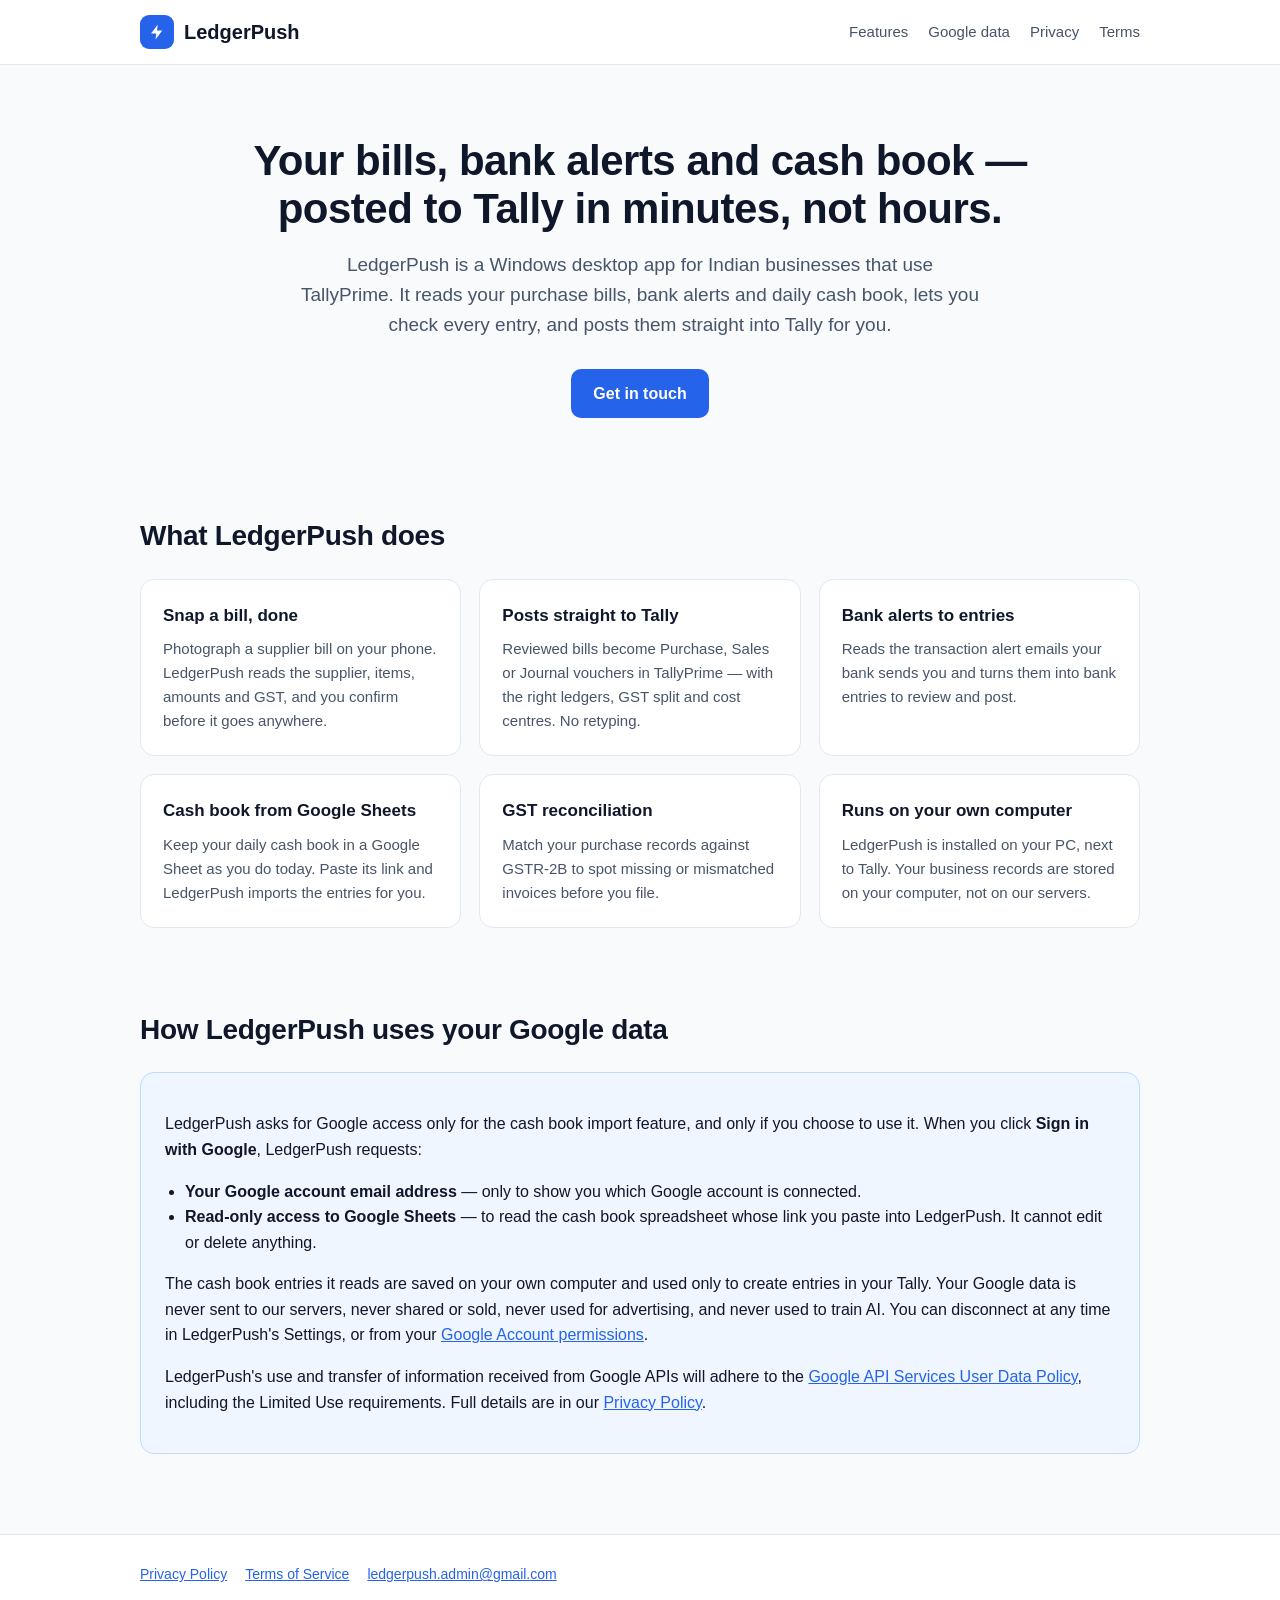
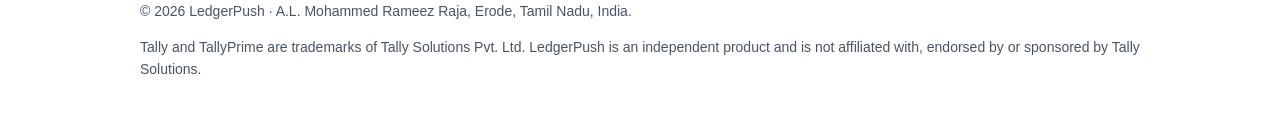
==== index.html @ 558e861b "Add files via upload" ====
<!doctype html>
<html lang="en"><head><meta charset="utf-8"><meta name="viewport" content="width=device-width,initial-scale=1">
<title>LedgerPush — bills, bank alerts and cash book into Tally</title><meta name="description" content="LedgerPush reads your bills, bank alerts and Google Sheets cash book and posts them into TallyPrime.">
<link rel="icon" href="data:image/svg+xml,%3Csvg xmlns='http://www.w3.org/2000/svg' viewBox='0 0 24 24'%3E%3Crect width='24' height='24' rx='6' fill='%232563EB'/%3E%3Cpath d='M13 3 5 14h6l-1 7 8-11h-6z' fill='white'/%3E%3C/svg%3E">
<link rel="stylesheet" href="/style.css"></head>
<body><header class="top"><div class="wrap"><a class="brand" href="/"><span class="logo"><svg width="18" height="18" viewBox="0 0 24 24" fill="#fff" aria-hidden="true"><path d="M13 2 4 14h7l-1 8 9-12h-7z"/></svg></span> LedgerPush</a>
<nav><a class="hide-sm" href="/#features">Features</a><a class="hide-sm" href="/#google-data">Google data</a><a href="/privacy.html">Privacy</a><a href="/terms.html">Terms</a></nav></div></header>
<main>
<div class="hero wrap">
<h1>Your bills, bank alerts and cash book &mdash;<br>posted to Tally in minutes, not hours.</h1>
<p>LedgerPush is a Windows desktop app for Indian businesses that use TallyPrime. It reads your purchase bills, bank alerts and daily cash book, lets you check every entry, and posts them straight into Tally for you.</p>
<a class="btn" href="mailto:ledgerpush.admin@gmail.com?subject=LedgerPush%20enquiry">Get in touch</a>
</div>

<section id="features"><div class="wrap">
<h2>What LedgerPush does</h2>
<div class="grid">
<div class="card"><h3>Snap a bill, done</h3><p>Photograph a supplier bill on your phone. LedgerPush reads the supplier, items, amounts and GST, and you confirm before it goes anywhere.</p></div>
<div class="card"><h3>Posts straight to Tally</h3><p>Reviewed bills become Purchase, Sales or Journal vouchers in TallyPrime &mdash; with the right ledgers, GST split and cost centres. No retyping.</p></div>
<div class="card"><h3>Bank alerts to entries</h3><p>Reads the transaction alert emails your bank sends you and turns them into bank entries to review and post.</p></div>
<div class="card"><h3>Cash book from Google Sheets</h3><p>Keep your daily cash book in a Google Sheet as you do today. Paste its link and LedgerPush imports the entries for you.</p></div>
<div class="card"><h3>GST reconciliation</h3><p>Match your purchase records against GSTR-2B to spot missing or mismatched invoices before you file.</p></div>
<div class="card"><h3>Runs on your own computer</h3><p>LedgerPush is installed on your PC, next to Tally. Your business records are stored on your computer, not on our servers.</p></div>
</div></div></section>

<section id="google-data"><div class="wrap">
<h2>How LedgerPush uses your Google data</h2>
<div class="note">
<p>LedgerPush asks for Google access only for the cash book import feature, and only if you choose to use it. When you click <strong>Sign in with Google</strong>, LedgerPush requests:</p>
<ul>
<li><strong>Your Google account email address</strong> &mdash; only to show you which Google account is connected.</li>
<li><strong>Read-only access to Google Sheets</strong> &mdash; to read the cash book spreadsheet whose link you paste into LedgerPush. It cannot edit or delete anything.</li>
</ul>
<p>The cash book entries it reads are saved on your own computer and used only to create entries in your Tally. Your Google data is never sent to our servers, never shared or sold, never used for advertising, and never used to train AI. You can disconnect at any time in LedgerPush's Settings, or from your <a href="https://myaccount.google.com/permissions">Google Account permissions</a>.</p>
<p>LedgerPush's use and transfer of information received from Google APIs will adhere to the <a href="https://developers.google.com/terms/api-services-user-data-policy">Google API Services User Data Policy</a>, including the Limited Use requirements. Full details are in our <a href="/privacy.html">Privacy Policy</a>.</p>
</div></div></section>
</main>
<footer><div class="wrap">
<div class="links"><a href="/privacy.html">Privacy Policy</a><a href="/terms.html">Terms of Service</a><a href="mailto:ledgerpush.admin@gmail.com">ledgerpush.admin@gmail.com</a></div>
<p>&copy; 2026 LedgerPush &middot; A.L. Mohammed Rameez Raja, Erode, Tamil Nadu, India.</p>
<p>Tally and TallyPrime are trademarks of Tally Solutions Pvt. Ltd. LedgerPush is an independent product and is not affiliated with, endorsed by or sponsored by Tally Solutions.</p>
</div></footer></body></html>
---- style.css ----
:root{--blue:#2563EB;--blue-d:#1D4ED8;--ink:#0F172A;--muted:#475569;--line:#E2E8F0;--bg:#F8FAFC;--card:#fff}
*{box-sizing:border-box}
body{margin:0;font-family:"Segoe UI",Roboto,Helvetica,Arial,sans-serif;color:var(--ink);background:var(--bg);line-height:1.6}
a{color:var(--blue)}
.wrap{max-width:1040px;margin:0 auto;padding:0 20px}
header.top{background:#fff;border-bottom:1px solid var(--line)}
header.top .wrap{display:flex;align-items:center;justify-content:space-between;height:64px}
.brand{display:flex;align-items:center;gap:10px;font-weight:700;font-size:20px;color:var(--ink);text-decoration:none}
.logo{width:34px;height:34px;border-radius:9px;background:var(--blue);display:grid;place-items:center}
nav a{margin-left:20px;color:var(--muted);text-decoration:none;font-size:15px}
nav a:hover{color:var(--ink)}
.hero{padding:72px 0 56px;text-align:center}
.hero h1{font-size:42px;line-height:1.15;margin:0 0 16px;letter-spacing:-.5px}
.hero p{font-size:19px;color:var(--muted);max-width:680px;margin:0 auto 28px}
.btn{display:inline-block;background:var(--blue);color:#fff;padding:12px 22px;border-radius:10px;text-decoration:none;font-weight:600}
.btn:hover{background:var(--blue-d)}
section{padding:40px 0}
h2{font-size:28px;margin:0 0 20px;letter-spacing:-.3px}
.grid{display:grid;grid-template-columns:repeat(auto-fit,minmax(280px,1fr));gap:18px}
.card{background:var(--card);border:1px solid var(--line);border-radius:14px;padding:22px}
.card h3{margin:0 0 8px;font-size:17px}
.card p{margin:0;color:var(--muted);font-size:15px}
.note{background:#EFF6FF;border:1px solid #BFDBFE;border-radius:14px;padding:22px 24px}
.note ul{margin:8px 0 0;padding-left:20px}
footer{border-top:1px solid var(--line);background:#fff;margin-top:40px;padding:28px 0;color:var(--muted);font-size:14px}
footer .links a{margin-right:18px}
.doc{background:#fff;border:1px solid var(--line);border-radius:14px;padding:36px 40px;margin:40px auto}
.doc h1{font-size:32px;margin:0 0 4px}
.doc h2{font-size:21px;margin:32px 0 10px}
.doc h3{font-size:17px;margin:20px 0 6px}
.doc .meta{color:var(--muted);margin:0 0 24px}
.doc li{margin:4px 0}
@media (max-width:640px){nav a.hide-sm{display:none}.hero h1{font-size:31px}.doc{padding:24px 20px}nav a{margin-left:12px}}
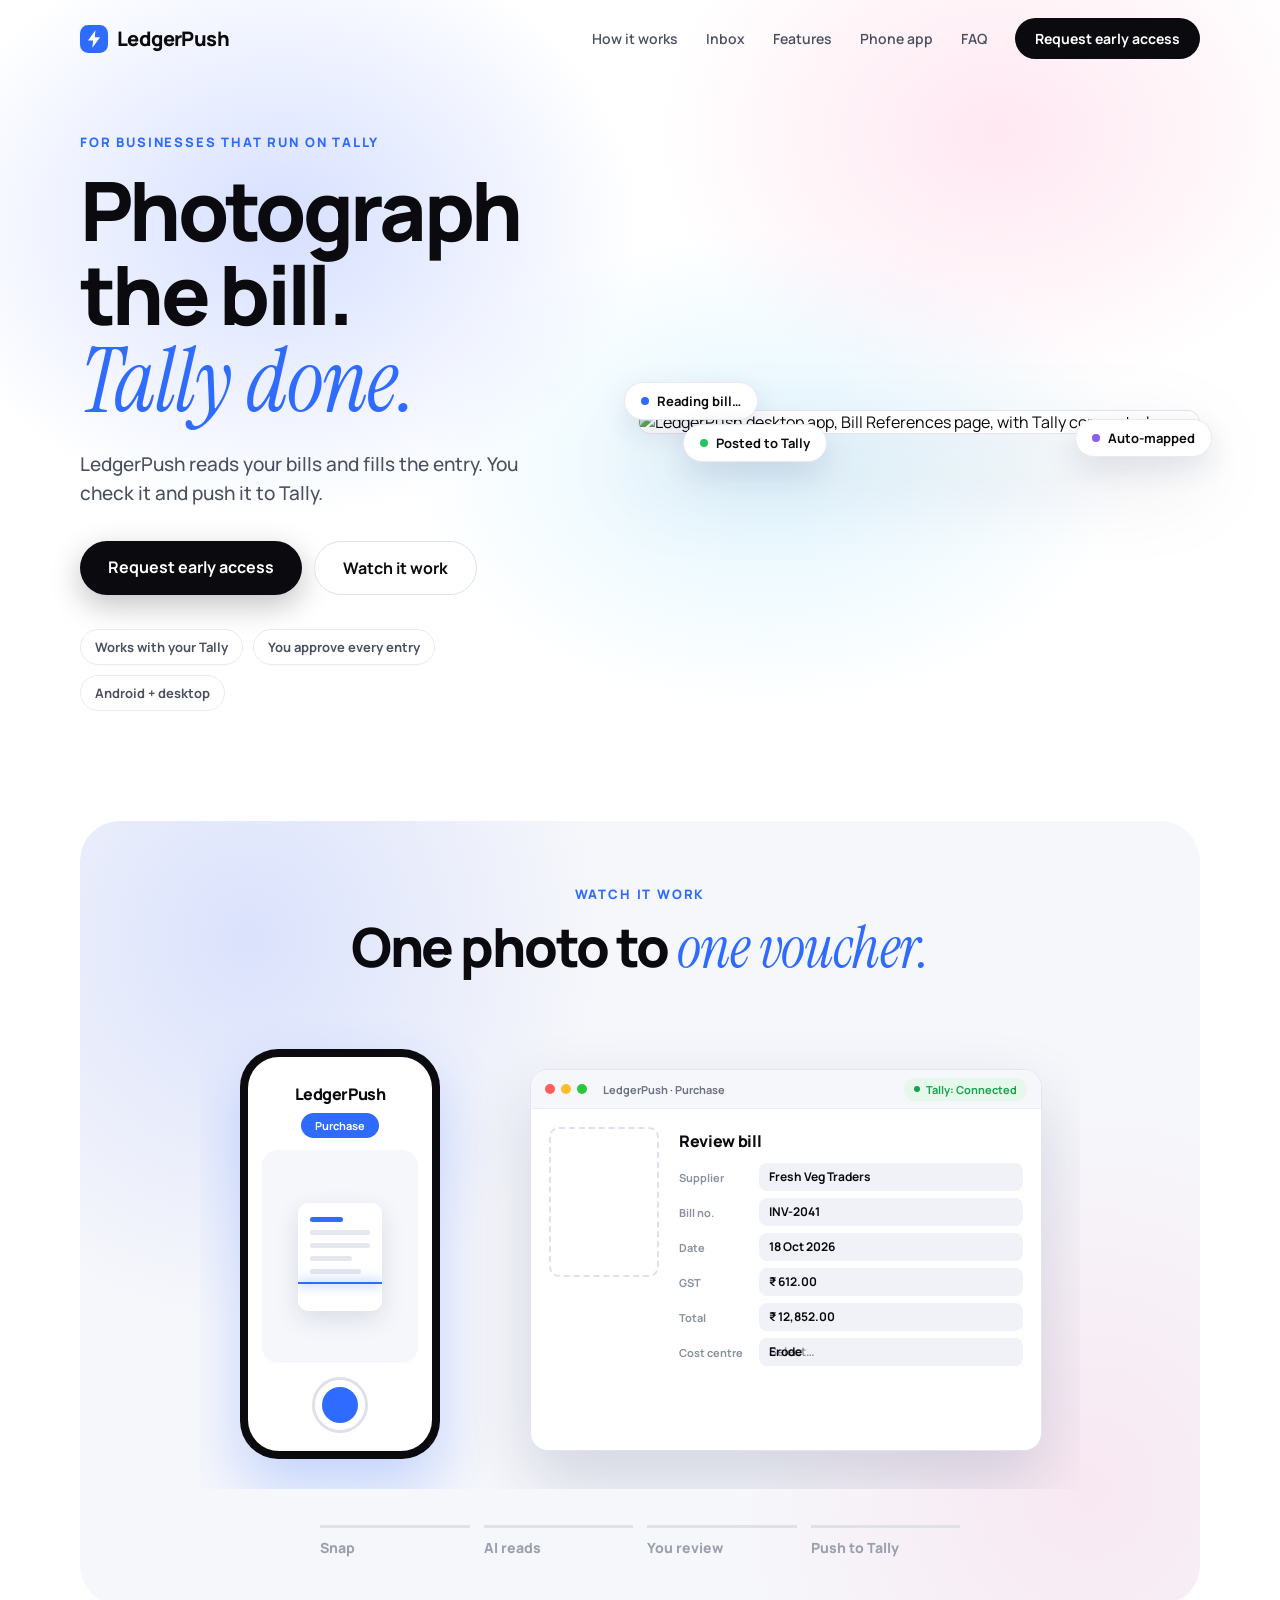
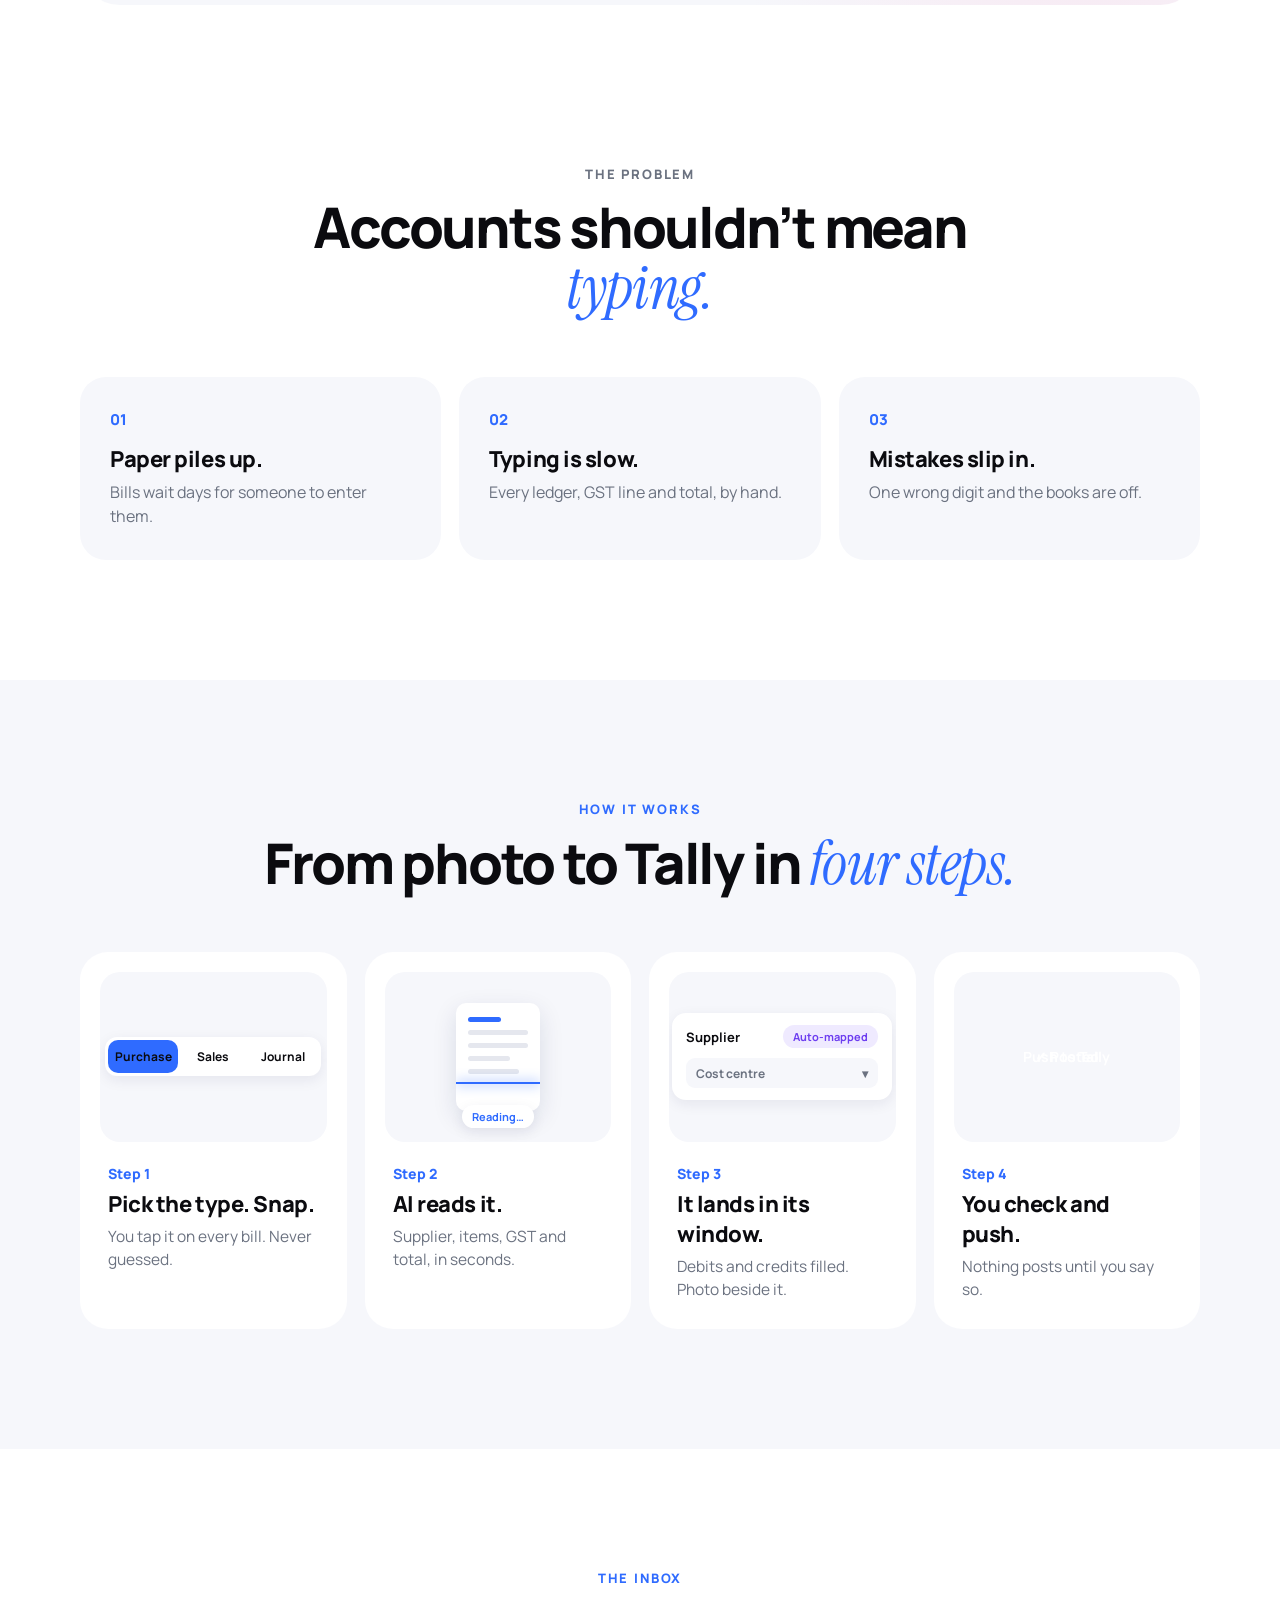
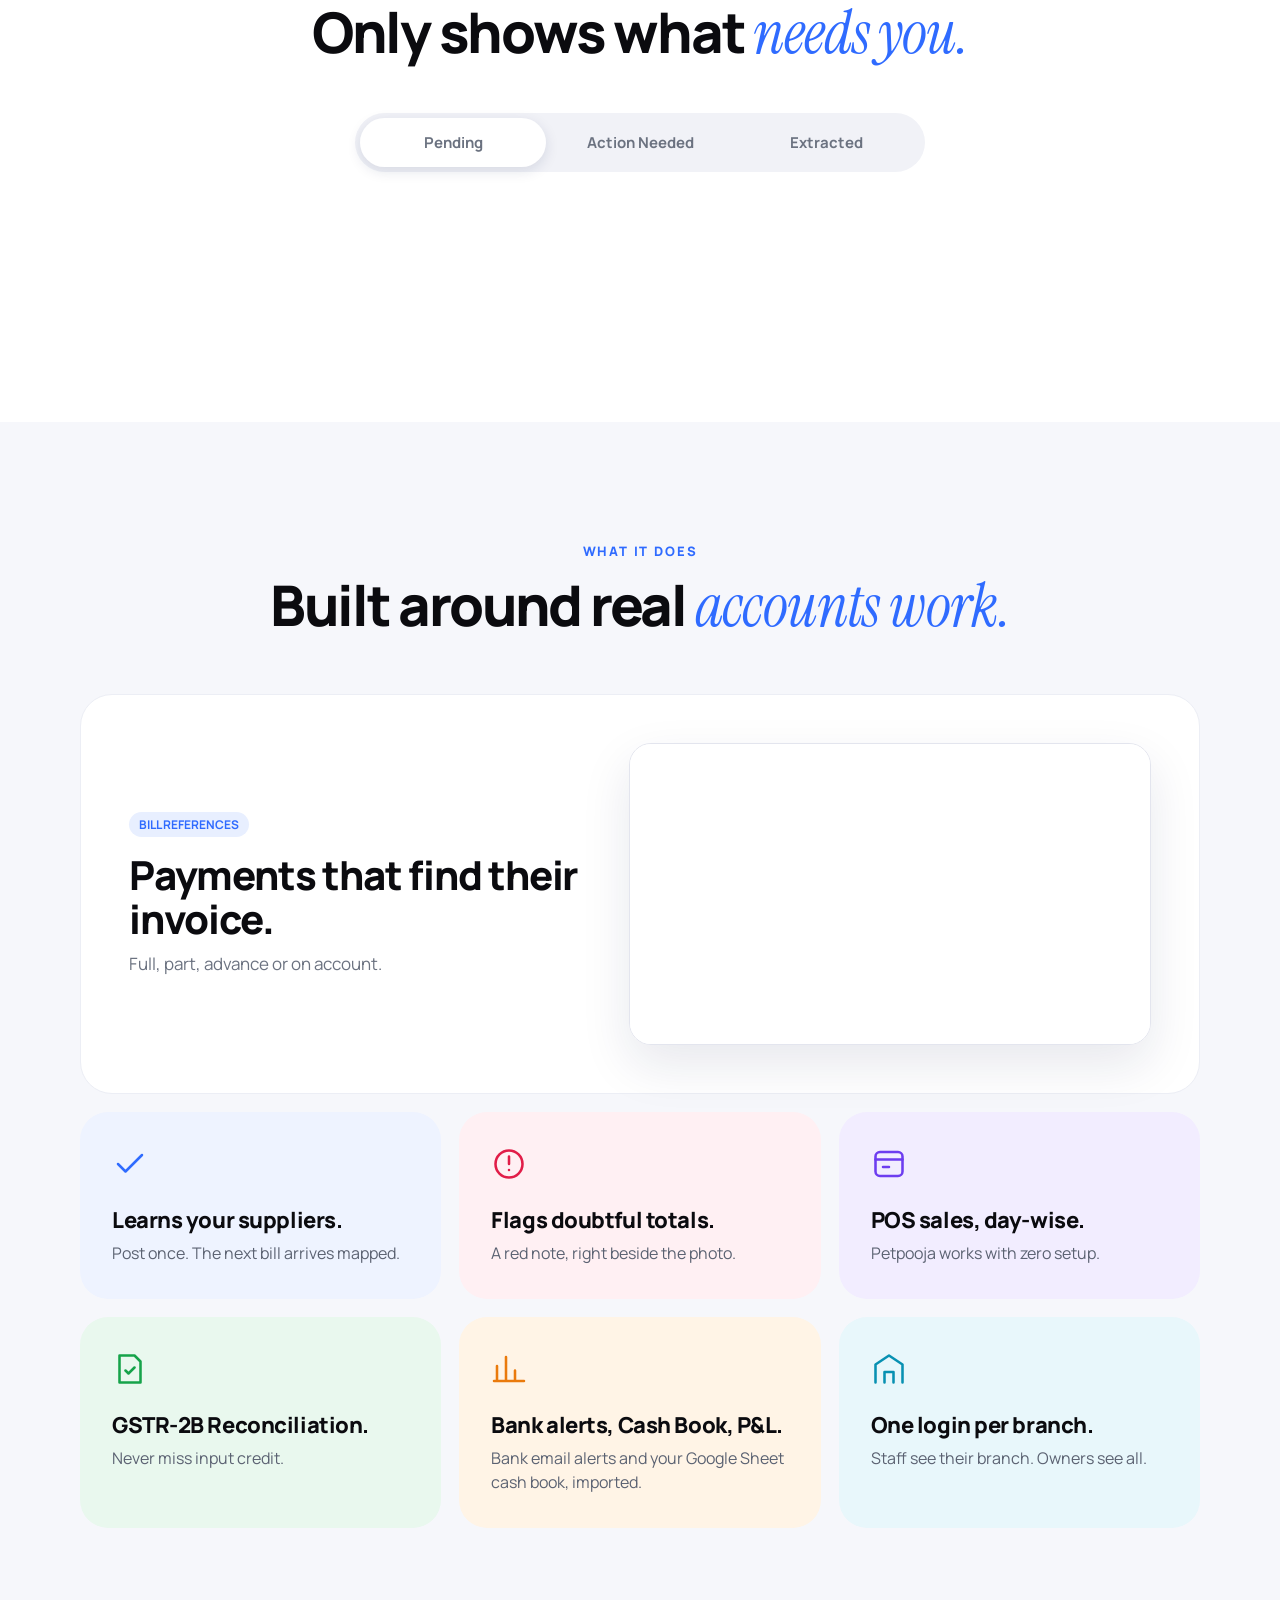
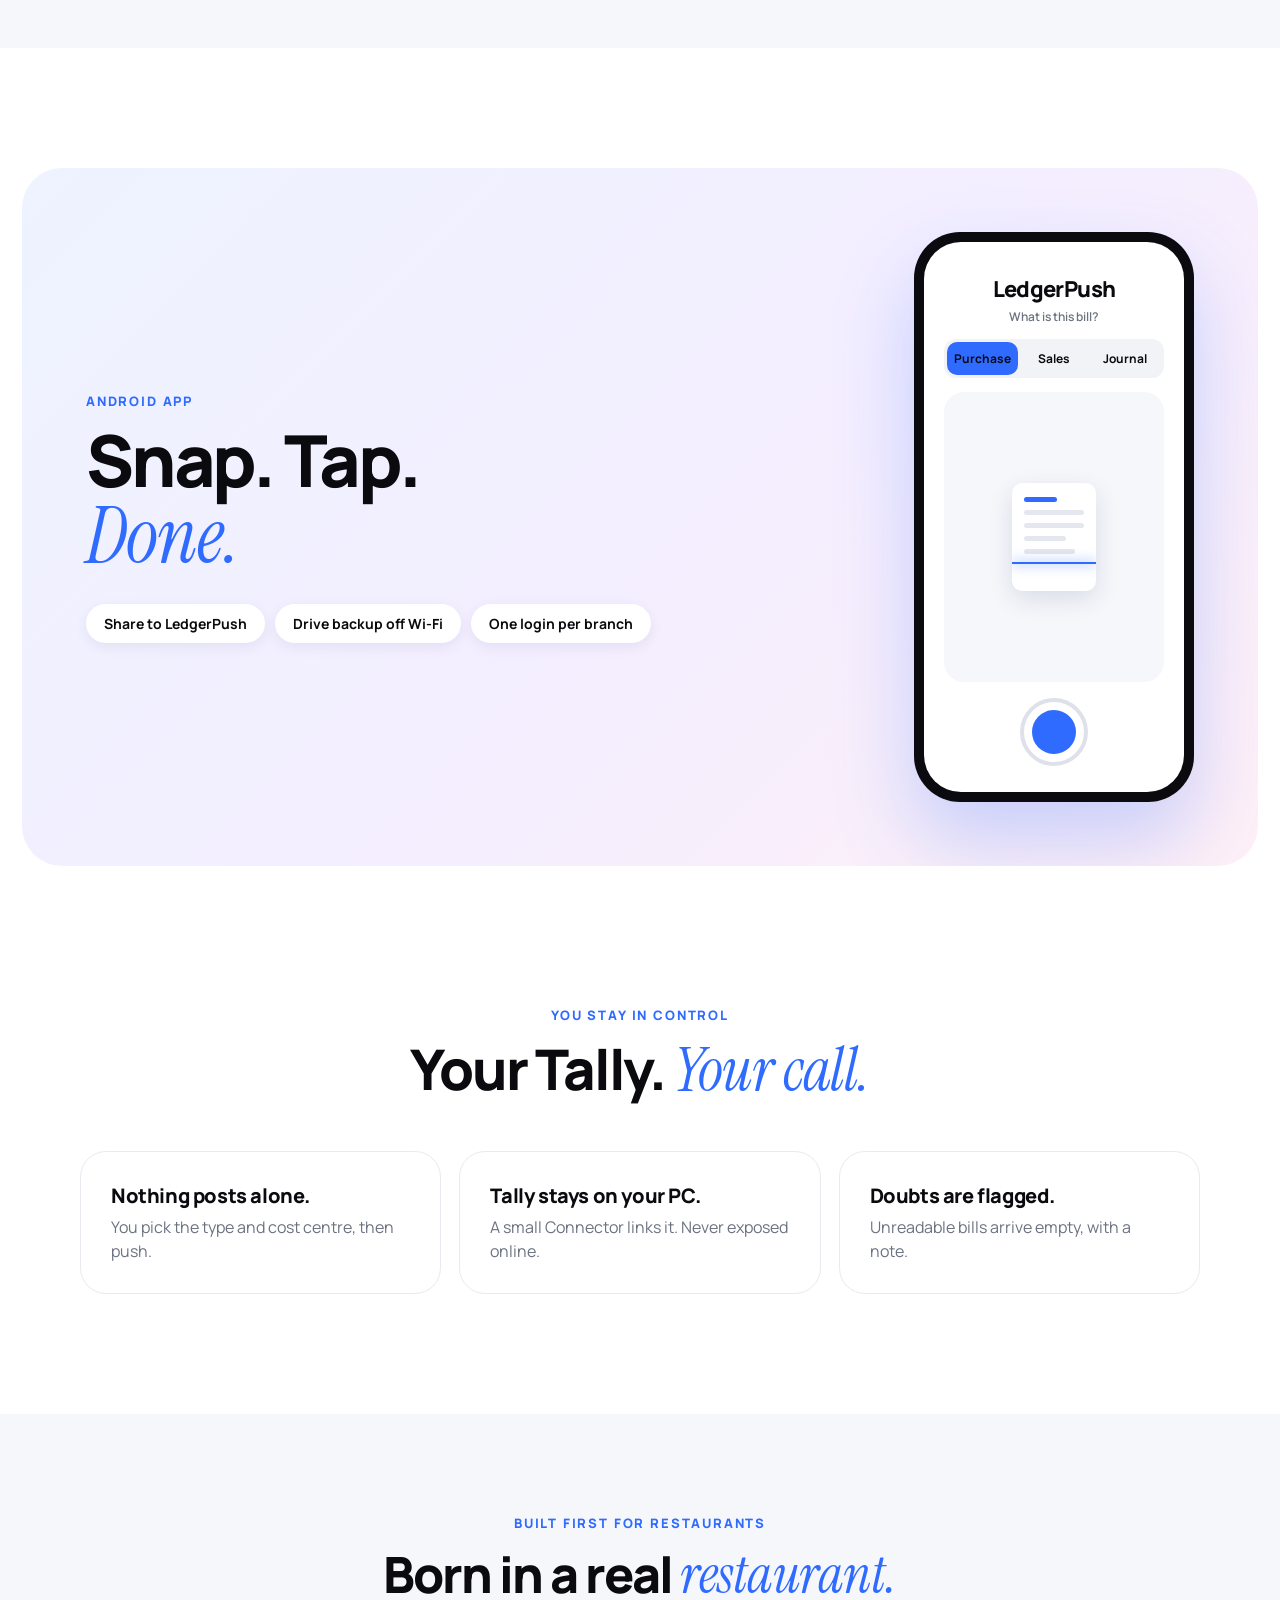
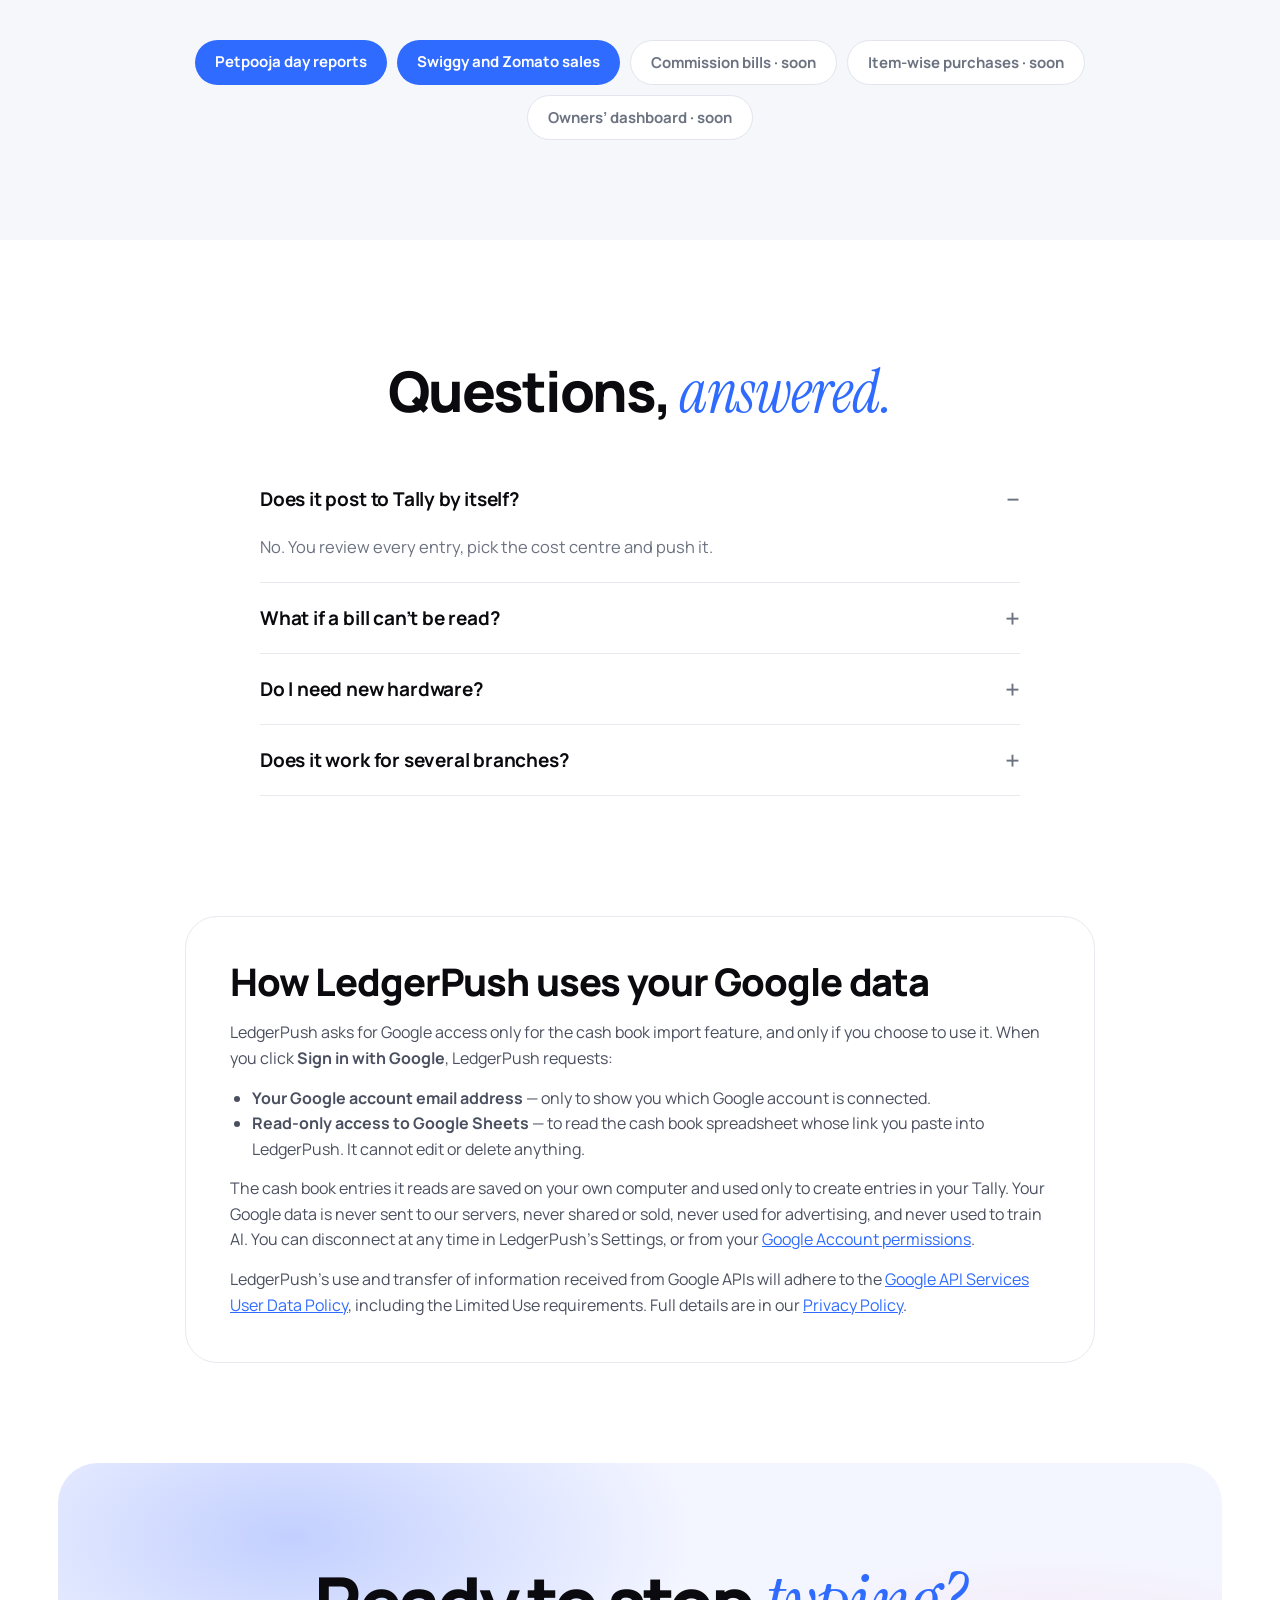
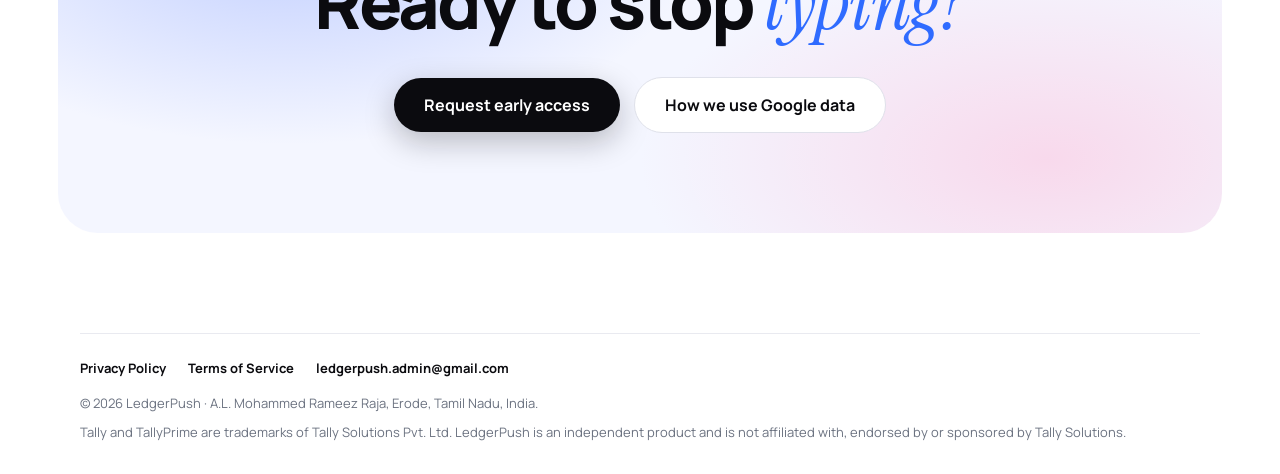
==== commit ef76a39e: "Add files via upload" ====
--- a/index.html
+++ b/index.html
@@ -1,42 +1,543 @@
 <!doctype html>
-<html lang="en"><head><meta charset="utf-8"><meta name="viewport" content="width=device-width,initial-scale=1">
-<title>LedgerPush — bills, bank alerts and cash book into Tally</title><meta name="description" content="LedgerPush reads your bills, bank alerts and Google Sheets cash book and posts them into TallyPrime.">
-<link rel="icon" href="data:image/svg+xml,%3Csvg xmlns='http://www.w3.org/2000/svg' viewBox='0 0 24 24'%3E%3Crect width='24' height='24' rx='6' fill='%232563EB'/%3E%3Cpath d='M13 3 5 14h6l-1 7 8-11h-6z' fill='white'/%3E%3C/svg%3E">
-<link rel="stylesheet" href="/style.css"></head>
-<body><header class="top"><div class="wrap"><a class="brand" href="/"><span class="logo"><svg width="18" height="18" viewBox="0 0 24 24" fill="#fff" aria-hidden="true"><path d="M13 2 4 14h7l-1 8 9-12h-7z"/></svg></span> LedgerPush</a>
-<nav><a class="hide-sm" href="/#features">Features</a><a class="hide-sm" href="/#google-data">Google data</a><a href="/privacy.html">Privacy</a><a href="/terms.html">Terms</a></nav></div></header>
-<main>
-<div class="hero wrap">
-<h1>Your bills, bank alerts and cash book &mdash;<br>posted to Tally in minutes, not hours.</h1>
-<p>LedgerPush is a Windows desktop app for Indian businesses that use TallyPrime. It reads your purchase bills, bank alerts and daily cash book, lets you check every entry, and posts them straight into Tally for you.</p>
-<a class="btn" href="mailto:ledgerpush.admin@gmail.com?subject=LedgerPush%20enquiry">Get in touch</a>
-</div>
-
-<section id="features"><div class="wrap">
-<h2>What LedgerPush does</h2>
-<div class="grid">
-<div class="card"><h3>Snap a bill, done</h3><p>Photograph a supplier bill on your phone. LedgerPush reads the supplier, items, amounts and GST, and you confirm before it goes anywhere.</p></div>
-<div class="card"><h3>Posts straight to Tally</h3><p>Reviewed bills become Purchase, Sales or Journal vouchers in TallyPrime &mdash; with the right ledgers, GST split and cost centres. No retyping.</p></div>
-<div class="card"><h3>Bank alerts to entries</h3><p>Reads the transaction alert emails your bank sends you and turns them into bank entries to review and post.</p></div>
-<div class="card"><h3>Cash book from Google Sheets</h3><p>Keep your daily cash book in a Google Sheet as you do today. Paste its link and LedgerPush imports the entries for you.</p></div>
-<div class="card"><h3>GST reconciliation</h3><p>Match your purchase records against GSTR-2B to spot missing or mismatched invoices before you file.</p></div>
-<div class="card"><h3>Runs on your own computer</h3><p>LedgerPush is installed on your PC, next to Tally. Your business records are stored on your computer, not on our servers.</p></div>
-</div></div></section>
-
-<section id="google-data"><div class="wrap">
-<h2>How LedgerPush uses your Google data</h2>
-<div class="note">
-<p>LedgerPush asks for Google access only for the cash book import feature, and only if you choose to use it. When you click <strong>Sign in with Google</strong>, LedgerPush requests:</p>
-<ul>
-<li><strong>Your Google account email address</strong> &mdash; only to show you which Google account is connected.</li>
-<li><strong>Read-only access to Google Sheets</strong> &mdash; to read the cash book spreadsheet whose link you paste into LedgerPush. It cannot edit or delete anything.</li>
+<html lang="en">
+<head>
+<meta charset="utf-8">
+<meta name="viewport" content="width=device-width, initial-scale=1">
+<title>LedgerPush | Bills in. Tally done.</title>
+<meta name="description" content="LedgerPush reads your bills, bank alerts and Google Sheets cash book and posts them into TallyPrime.">
+<link rel="icon" href="data:image/svg+xml,%3Csvg xmlns='http://www.w3.org/2000/svg' viewBox='0 0 24 24'%3E%3Crect width='24' height='24' rx='7' fill='%232f6bff'/%3E%3Cpath d='M13.2 4.5L6.8 13.2h4.4l-.6 6.3 6.6-8.9h-4.5z' fill='%23fff'/%3E%3C/svg%3E">
+
+<link rel="preconnect" href="https://fonts.googleapis.com">
+<link rel="stylesheet" href="https://fonts.googleapis.com/css2?family=Instrument+Serif:ital@1&family=Manrope:wght@400;500;600;700;800&display=swap">
+<style>
+body{margin:0;background:#fff;font-family:"Manrope",-apple-system,BlinkMacSystemFont,"Segoe UI",Helvetica,Arial,sans-serif;color:#0b0b0f;-webkit-font-smoothing:antialiased}
+a{color:inherit;text-decoration:none}
+.it{font-family:"Instrument Serif",Georgia,serif;font-style:italic;font-weight:400;letter-spacing:-.01em}
+.navlink{font-size:14px;font-weight:600;color:#4b5060;transition:color .2s}.navlink:hover{color:#0b0b0f}
+.btn{transition:transform .2s,box-shadow .2s}.btn:hover{transform:translateY(-2px)}
+details{border-bottom:1px solid #e9eaf0}
+summary{cursor:pointer;list-style:none;padding:22px 0;font-size:19px;font-weight:700;letter-spacing:-.01em;display:flex;justify-content:space-between;gap:16px}
+summary::-webkit-details-marker{display:none}
+summary::after{content:"+";font-weight:500;font-size:26px;line-height:1;color:#6b7280}
+details[open] summary::after{content:"\2212"}
+
+/* entrance + reveal */
+@keyframes fadeUp{from{opacity:0;transform:translateY(28px)}to{opacity:1;transform:none}}
+.up1{animation:fadeUp .8s cubic-bezier(.2,.7,.2,1) both}
+.up2{animation:fadeUp .8s .12s cubic-bezier(.2,.7,.2,1) both}
+.up3{animation:fadeUp .8s .24s cubic-bezier(.2,.7,.2,1) both}
+.up4{animation:fadeUp .8s .36s cubic-bezier(.2,.7,.2,1) both}
+.up5{animation:fadeUp 1s .3s cubic-bezier(.2,.7,.2,1) both}
+@supports (animation-timeline: view()){
+  .reveal{animation:fadeUp linear both;animation-timeline:view();animation-range:entry 0% entry 40%}
+}
+.lift{transition:transform .35s cubic-bezier(.2,.7,.2,1),box-shadow .35s}
+.lift:hover{transform:translateY(-5px);box-shadow:0 22px 50px rgba(20,30,80,.10)}
+
+/* floating chips */
+@keyframes floaty{from{transform:translateY(0)}to{transform:translateY(-12px)}}
+.chip{position:absolute;display:flex;align-items:center;gap:8px;background:#fff;border:1px solid #e9eaf0;border-radius:980px;padding:9px 16px;font-size:13px;font-weight:700;box-shadow:0 12px 34px rgba(20,30,80,.12);animation:floaty 4.5s ease-in-out infinite alternate;white-space:nowrap}
+.dot{width:8px;height:8px;border-radius:50%;background:#2f6bff}
+@keyframes blink{0%,100%{opacity:1}50%{opacity:.25}}
+.blink{animation:blink 1.2s infinite}
+
+/* mini mockups inside step cards */
+.mini{height:170px;border-radius:20px;background:#f6f7fb;position:relative;overflow:hidden;display:flex;align-items:center;justify-content:center}
+.mseg{position:relative;display:flex;background:#fff;border-radius:12px;padding:3px;width:210px;box-shadow:0 4px 14px rgba(20,30,80,.08)}
+.mpill{position:absolute;top:3px;bottom:3px;width:calc(33.333% - 2px);border-radius:10px;background:#2f6bff;animation:segmove 9s infinite}
+.mt{position:relative;flex:1;text-align:center;padding:8px 0;font-size:12px;font-weight:700}
+.mt1{animation:t1 9s infinite}.mt2{animation:t2 9s infinite}.mt3{animation:t3 9s infinite}
+@keyframes segmove{0%,28%{left:3px}33%,61%{left:calc(33.333% + 1px)}66%,95%{left:calc(66.666% - 1px)}100%{left:3px}}
+@keyframes t1{0%,28%{color:#fff}33%,100%{color:#6b7280}}
+@keyframes t2{0%,28%{color:#6b7280}33%,61%{color:#fff}66%,100%{color:#6b7280}}
+@keyframes t3{0%,61%{color:#6b7280}66%,95%{color:#fff}100%{color:#6b7280}}
+.paper{width:84px;height:108px;background:#fff;border-radius:10px;box-shadow:0 8px 24px rgba(20,30,80,.12);padding:14px 12px;box-sizing:border-box;position:relative;overflow:hidden}
+.paper i{display:block;height:5px;border-radius:3px;background:#e5e7ee;margin-bottom:8px}
+.scanline{position:absolute;left:0;right:0;height:2px;background:#2f6bff;box-shadow:0 0 12px #2f6bff;animation:scan 2.4s ease-in-out infinite}
+@keyframes scan{0%{top:6%}50%{top:92%}100%{top:6%}}
+.row{background:#fff;border-radius:14px;box-shadow:0 4px 14px rgba(20,30,80,.08);padding:12px 14px;width:220px;box-sizing:border-box}
+.tag{display:inline-block;font-size:11px;font-weight:700;border-radius:980px;padding:4px 10px}
+@keyframes pushbtn{0%,55%{background:#0b0b0f}60%,100%{background:#2f6bff}}
+@keyframes btxt1{0%,55%{opacity:1}60%,100%{opacity:0}}
+@keyframes btxt2{0%,55%{opacity:0}60%,100%{opacity:1}}
+.pbtn{position:relative;width:170px;height:46px;border-radius:980px;animation:pushbtn 4s infinite;display:flex;align-items:center;justify-content:center;color:#fff;font-size:14px;font-weight:700}
+.pbtn span{position:absolute}
+.pb1{animation:btxt1 4s infinite}.pb2{animation:btxt2 4s infinite}
+
+/* inbox segmented (9s) */
+.iseg{position:relative;display:flex;background:#f1f2f7;border-radius:980px;padding:5px;max-width:560px;margin:0 auto}
+.ipill{position:absolute;top:5px;bottom:5px;width:calc(33.333% - 3.5px);border-radius:980px;background:#fff;box-shadow:0 4px 14px rgba(20,30,80,.12);animation:isegmove 9s infinite}
+@keyframes isegmove{0%,28%{left:5px}33%,61%{left:calc(33.333% + 1.5px)}66%,95%{left:calc(66.666% - 2px)}100%{left:5px}}
+.it1,.it2,.it3{position:relative;flex:1;text-align:center;padding:14px 0;font-size:15px;font-weight:700;color:#6b7280}
+.it1{animation:i1 9s infinite}.it2{animation:i2 9s infinite}.it3{animation:i3 9s infinite}
+@keyframes i1{0%,28%{color:#0b0b0f}33%,100%{color:#6b7280}}
+@keyframes i2{0%,28%{color:#6b7280}33%,61%{color:#0b0b0f}66%,100%{color:#6b7280}}
+@keyframes i3{0%,61%{color:#6b7280}66%,95%{color:#0b0b0f}100%{color:#6b7280}}
+.idesc{position:absolute;left:0;right:0;text-align:center;font-size:clamp(22px,3vw,32px);font-weight:700;letter-spacing:-.02em;opacity:0}
+.d1{animation:dd1 9s infinite}.d2{animation:dd2 9s infinite}.d3{animation:dd3 9s infinite}
+@keyframes dd1{0%,28%{opacity:1;transform:none}32%,100%{opacity:0;transform:translateY(-8px)}}
+@keyframes dd2{0%,30%{opacity:0;transform:translateY(8px)}34%,60%{opacity:1;transform:none}64%,100%{opacity:0;transform:translateY(-8px)}}
+@keyframes dd3{0%,63%{opacity:0;transform:translateY(8px)}67%,95%{opacity:1;transform:none}100%{opacity:0}}
+
+/* phone */
+.pseg{position:relative;width:100%;display:flex;background:#f2f3f7;border-radius:12px;padding:3px;box-sizing:border-box}
+.shutter{animation:shutter 3s infinite}
+@keyframes shutter{0%,70%{transform:scale(1)}80%{transform:scale(.88)}90%,100%{transform:scale(1)}}
+.flash{position:absolute;inset:0;background:#fff;opacity:0;animation:flash 3s infinite}
+@keyframes flash{0%,74%{opacity:0}78%{opacity:.9}90%,100%{opacity:0}}
+.toast{position:absolute;left:50%;bottom:112px;transform:translateX(-50%);background:#0b0b0f;color:#fff;font-size:12px;font-weight:700;padding:8px 14px;border-radius:980px;white-space:nowrap;opacity:0;animation:toast 3s infinite}
+@keyframes toast{0%,80%{opacity:0;transform:translate(-50%,8px)}86%,96%{opacity:1;transform:translate(-50%,0)}100%{opacity:0}}
+
+/* ---------- showcase scene (16s loop) ---------- */
+.scouter{max-width:880px;margin:0 auto;overflow:hidden}
+.scene{position:relative;width:880px;height:470px;margin:0 auto}
+@media (max-width:940px){.scene{zoom:.8}}
+@media (max-width:760px){.scene{zoom:.62}}
+@media (max-width:580px){.scene{zoom:.46}}
+@media (max-width:440px){.scene{zoom:.38}}
+.scphone{position:absolute;left:40px;top:30px;width:200px;height:410px;background:#0b0b0f;border-radius:38px;padding:8px;box-sizing:border-box;box-shadow:0 30px 60px rgba(47,107,255,.25)}
+.scscreen{position:relative;width:100%;height:100%;background:#fff;border-radius:31px;overflow:hidden;display:flex;flex-direction:column;align-items:center;padding:26px 14px 18px;box-sizing:border-box}
+.scvf{position:relative;margin-top:12px;width:100%;flex:1;border-radius:16px;background:#f6f7fb;display:flex;align-items:center;justify-content:center;overflow:hidden}
+.scpp{animation:scpp 16s infinite}
+@keyframes scpp{0%,23%{opacity:1}24%,97%{opacity:0}100%{opacity:1}}
+.scflash{position:absolute;inset:0;background:#fff;opacity:0;animation:scflash 16s infinite}
+@keyframes scflash{0%,19%{opacity:0}21%{opacity:.9}24%,100%{opacity:0}}
+.scshut{animation:scshut 16s infinite}
+@keyframes scshut{0%,19%{transform:scale(1)}21%{transform:scale(.85)}24%,100%{transform:scale(1)}}
+.sctoast{position:absolute;left:50%;bottom:92px;transform:translateX(-50%);background:#0b0b0f;color:#fff;font-size:11px;font-weight:700;padding:7px 12px;border-radius:980px;white-space:nowrap;opacity:0;animation:sct 16s infinite}
+@keyframes sct{0%,22%{opacity:0;transform:translate(-50%,8px)}24%,31%{opacity:1;transform:translate(-50%,0)}33%,100%{opacity:0}}
+.scfly{position:absolute;left:98px;top:172px;width:84px;height:108px;background:#fff;border-radius:10px;box-shadow:0 14px 34px rgba(47,107,255,.35);padding:14px 12px;box-sizing:border-box;opacity:0;animation:scfly 16s infinite;z-index:4}
+.scfly i,.scthumb i{display:block;height:5px;border-radius:3px;background:#e5e7ee;margin-bottom:8px}
+@keyframes scfly{0%,23%{opacity:0;left:98px;top:172px;width:84px;height:108px}24%{opacity:1;left:98px;top:172px;width:84px;height:108px}33%{opacity:1;left:348px;top:106px;width:110px;height:150px}34%,100%{opacity:0;left:348px;top:106px;width:110px;height:150px}}
+.scwin{position:absolute;left:330px;top:50px;width:510px;height:380px;background:#fff;border-radius:18px;border:1px solid #e3e5ee;box-shadow:0 30px 70px rgba(20,30,80,.16);overflow:hidden;animation:winon 16s infinite}
+@keyframes winon{0%,24%{opacity:.5;transform:translateY(6px)}30%,96%{opacity:1;transform:none}99%,100%{opacity:.5;transform:translateY(6px)}}
+.scthumb{position:absolute;left:348px;top:106px;width:110px;height:150px;background:#fff;border-radius:10px;box-shadow:0 8px 24px rgba(20,30,80,.14);padding:18px 14px;box-sizing:border-box;overflow:hidden;opacity:0;animation:scthumb 16s infinite;z-index:3}
+@keyframes scthumb{0%,33%{opacity:0}34%,97%{opacity:1}99%,100%{opacity:0}}
+.scscanwrap{position:absolute;inset:0;opacity:0;animation:thscan 16s infinite}
+@keyframes thscan{0%,34%{opacity:0}35%,51%{opacity:1}53%,100%{opacity:0}}
+.scrow{display:flex;align-items:center;gap:10px;margin-bottom:7px}
+.sclab{width:70px;font-size:11px;font-weight:700;color:#8a90a0}
+.scval{position:relative;flex:1;height:28px;border-radius:8px;background:#f1f2f7;overflow:hidden}
+.scval span{position:absolute;left:10px;top:0;line-height:28px;font-size:12px;font-weight:700;white-space:nowrap}
+.rv1 span{animation:rv1 16s infinite}.rv2 span{animation:rv2 16s infinite}.rv3 span{animation:rv3 16s infinite}.rv4 span{animation:rv4 16s infinite}.rv5 span{animation:rv5 16s infinite}
+@keyframes rv1{0%,33%{clip-path:inset(0 100% 0 0)}36%,98%{clip-path:inset(0)}99.5%,100%{clip-path:inset(0 100% 0 0)}}
+@keyframes rv2{0%,37%{clip-path:inset(0 100% 0 0)}40%,98%{clip-path:inset(0)}99.5%,100%{clip-path:inset(0 100% 0 0)}}
+@keyframes rv3{0%,41%{clip-path:inset(0 100% 0 0)}44%,98%{clip-path:inset(0)}99.5%,100%{clip-path:inset(0 100% 0 0)}}
+@keyframes rv4{0%,45%{clip-path:inset(0 100% 0 0)}48%,98%{clip-path:inset(0)}99.5%,100%{clip-path:inset(0 100% 0 0)}}
+@keyframes rv5{0%,49%{clip-path:inset(0 100% 0 0)}52%,98%{clip-path:inset(0)}99.5%,100%{clip-path:inset(0 100% 0 0)}}
+.scam{position:absolute;right:6px;top:4px;font-size:10px;font-weight:700;border-radius:980px;padding:4px 9px;background:#efeaff;color:#6d3df0;opacity:0;animation:sam 16s infinite}
+@keyframes sam{0%,54%{opacity:0;transform:scale(.6)}57%,98%{opacity:1;transform:none}99%,100%{opacity:0}}
+.cc1{animation:cc1 16s infinite;color:#8a90a0}.cc2{animation:cc2 16s infinite}
+@keyframes cc1{0%,58%{opacity:1}59%,98%{opacity:0}99.5%,100%{opacity:1}}
+@keyframes cc2{0%,59%{opacity:0}61%,98%{opacity:1}99.5%,100%{opacity:0}}
+.scst{position:absolute;right:0;top:0;font-size:11px;font-weight:700;border-radius:980px;padding:5px 11px;opacity:0;white-space:nowrap}
+.st1{background:#f1f2f7;color:#6b7280;animation:sst1 16s infinite}
+.st2{background:#e8efff;color:#2f6bff;animation:sst2 16s infinite}
+.st3{background:#efeaff;color:#6d3df0;animation:sst3 16s infinite}
+.st4{background:#e6f7ec;color:#16a34a;animation:sst4 16s infinite}
+@keyframes sst1{0%,26%{opacity:1}28%,98%{opacity:0}99.5%,100%{opacity:1}}
+@keyframes sst2{0%,27%{opacity:0}29%,51%{opacity:1}53%,100%{opacity:0}}
+@keyframes sst3{0%,52%{opacity:0}54%,78%{opacity:1}80%,100%{opacity:0}}
+@keyframes sst4{0%,79%{opacity:0}81%,97%{opacity:1}99%,100%{opacity:0}}
+.scbtn{position:relative;margin-top:10px;width:150px;height:40px;border-radius:980px;background:#0b0b0f;color:#fff;font-size:13px;font-weight:700;display:flex;align-items:center;justify-content:center;opacity:0;animation:sbtn 16s infinite}
+.scbtn span{position:absolute}
+@keyframes sbtn{0%,50%{opacity:0;background:#0b0b0f;transform:scale(1)}53%{opacity:1}75%{background:#0b0b0f;transform:scale(1)}77%{transform:scale(.94)}79%{transform:scale(1);background:#16a34a}96%{opacity:1;background:#16a34a}99%,100%{opacity:0;background:#0b0b0f}}
+.sb1{animation:sb1 16s infinite}.sb2{animation:sb2 16s infinite}
+@keyframes sb1{0%,77%{opacity:1}78%,100%{opacity:0}}
+@keyframes sb2{0%,77%{opacity:0}79%,98%{opacity:1}99.5%,100%{opacity:0}}
+.sccur{position:absolute;left:790px;top:420px;width:22px;height:22px;opacity:0;animation:scc 16s infinite;z-index:6;filter:drop-shadow(0 3px 5px rgba(0,0,0,.3))}
+@keyframes scc{0%,60%{opacity:0;left:790px;top:420px}63%{opacity:1;left:790px;top:420px}74%{opacity:1;left:548px;top:384px}78%{opacity:1;left:548px;top:384px}84%,100%{opacity:0;left:548px;top:384px}}
+.sl{border-top:3px solid #dfe1ea;padding-top:10px;font-size:14px;font-weight:800;color:#9aa0ae}
+.sl1{animation:sl1 16s infinite}.sl2{animation:sl2 16s infinite}.sl3{animation:sl3 16s infinite}.sl4{animation:sl4 16s infinite}
+@keyframes sl1{0%,26%{color:#0b0b0f;border-top-color:#2f6bff}28%,98%{color:#9aa0ae;border-top-color:#dfe1ea}100%{color:#0b0b0f;border-top-color:#2f6bff}}
+@keyframes sl2{0%,27%{color:#9aa0ae;border-top-color:#dfe1ea}29%,51%{color:#0b0b0f;border-top-color:#2f6bff}53%,100%{color:#9aa0ae;border-top-color:#dfe1ea}}
+@keyframes sl3{0%,52%{color:#9aa0ae;border-top-color:#dfe1ea}54%,78%{color:#0b0b0f;border-top-color:#2f6bff}80%,100%{color:#9aa0ae;border-top-color:#dfe1ea}}
+@keyframes sl4{0%,79%{color:#9aa0ae;border-top-color:#dfe1ea}81%,97%{color:#0b0b0f;border-top-color:#2f6bff}99%,100%{color:#9aa0ae;border-top-color:#dfe1ea}}
+
+/* screenshot pan */
+.pan{animation:pan 12s ease-in-out infinite alternate}
+@keyframes pan{from{transform:translate(30px,40px)}to{transform:translate(-50px,-60px)}}
+
+@media (prefers-reduced-motion: reduce){
+  *{animation:none !important;transition:none !important}
+  .reveal,.up1,.up2,.up3,.up4,.up5{opacity:1 !important;transform:none !important}
+  .d1{opacity:1}
+  .st1,.st2,.st3{display:none}.st4{opacity:1}.sb1{opacity:0}.sb2{opacity:1}.scbtn{opacity:1}.sccur,.scfly{display:none}.scthumb,.scam,.cc2{opacity:1}.cc1{opacity:0}
+  .scpp{opacity:1}.scwin{opacity:1}
+}
+</style>
+
+</head>
+<body>
+
+
+<div style="width:100%;background:#fff;overflow:hidden;position:relative">
+
+<!-- NAV -->
+<nav style="position:relative;z-index:5;padding:18px 22px;box-sizing:border-box">
+<div style="max-width:1120px;margin:0 auto;display:flex;align-items:center;justify-content:space-between;gap:16px;flex-wrap:wrap">
+<a href="#top" style="font-weight:800;font-size:20px;letter-spacing:-.03em;display:flex;align-items:center;gap:9px">
+<svg width="28" height="28" viewBox="0 0 24 24" fill="none" aria-hidden="true"><rect x="0" y="0" width="24" height="24" rx="7" fill="#2f6bff"></rect><path d="M13.2 4.5L6.8 13.2h4.4l-.6 6.3 6.6-8.9h-4.5z" fill="#fff"></path></svg>
+LedgerPush</a>
+<div style="display:flex;align-items:center;gap:28px;flex-wrap:wrap">
+<a class="navlink" href="#how">How it works</a>
+<a class="navlink" href="#inbox">Inbox</a>
+<a class="navlink" href="#features">Features</a>
+<a class="navlink" href="#phone">Phone app</a>
+<a class="navlink" href="#faq">FAQ</a>
+<a class="btn" href="#contact" style="background:#0b0b0f;color:#fff;font-size:14px;font-weight:700;padding:11px 20px;border-radius:980px">Request early access</a>
+</div>
+</div>
+</nav>
+
+<!-- HERO -->
+<section id="top" style="position:relative;padding:56px 22px 110px;box-sizing:border-box">
+<div aria-hidden="true" style="position:absolute;inset:-80px 0 auto 0;height:760px;pointer-events:none;background:radial-gradient(40% 55% at 22% 30%,rgba(120,150,255,.30),transparent 70%),radial-gradient(38% 50% at 78% 18%,rgba(255,170,205,.28),transparent 70%),radial-gradient(40% 45% at 60% 62%,rgba(160,225,255,.30),transparent 70%)"></div>
+<div style="position:relative;max-width:1120px;margin:0 auto;display:flex;flex-wrap:wrap;align-items:center;gap:56px">
+
+<div style="flex:1 1 420px;min-width:0">
+<p class="up1" style="margin:0 0 18px;font-size:13px;font-weight:800;letter-spacing:.14em;color:#2f6bff">FOR BUSINESSES THAT RUN ON TALLY</p>
+<h1 class="up2" style="margin:0;font-size:clamp(44px,6.4vw,84px);line-height:1.02;font-weight:800;letter-spacing:-.045em">Photograph the bill.<br><span class="it" style="color:#2f6bff;font-size:1.08em">Tally done.</span></h1>
+<p class="up3" style="margin:24px 0 0;max-width:460px;font-size:19px;line-height:1.5;color:#4b5060;font-weight:500">LedgerPush reads your bills and fills the entry. You check it and push it to Tally.</p>
+<div class="up4" style="margin-top:34px;display:flex;gap:12px;flex-wrap:wrap">
+<a class="btn" href="#contact" style="background:#0b0b0f;color:#fff;font-size:16px;font-weight:700;padding:15px 28px;border-radius:980px;box-shadow:0 10px 30px rgba(11,11,15,.25)">Request early access</a>
+<a class="btn" href="#watch" style="background:#fff;color:#0b0b0f;font-size:16px;font-weight:700;padding:15px 28px;border-radius:980px;border:1px solid #dfe1ea">Watch it work</a>
+</div>
+<div class="up5" style="margin-top:34px;display:flex;gap:10px;flex-wrap:wrap">
+<span style="font-size:13px;font-weight:700;color:#4b5060;background:rgba(255,255,255,.8);border:1px solid #e9eaf0;border-radius:980px;padding:8px 14px">Works with your Tally</span>
+<span style="font-size:13px;font-weight:700;color:#4b5060;background:rgba(255,255,255,.8);border:1px solid #e9eaf0;border-radius:980px;padding:8px 14px">You approve every entry</span>
+<span style="font-size:13px;font-weight:700;color:#4b5060;background:rgba(255,255,255,.8);border:1px solid #e9eaf0;border-radius:980px;padding:8px 14px">Android + desktop</span>
+</div>
+</div>
+
+<div class="up5" style="flex:1 1 480px;min-width:0;position:relative;padding:28px 0">
+<div style="border-radius:26px;overflow:hidden;background:#fff;border:1px solid #e3e5ee;box-shadow:0 40px 90px rgba(20,30,80,.18)">
+<img src="assets/app-bill-references.png" alt="LedgerPush desktop app, Bill References page, with Tally connected" style="display:block;width:100%;height:auto">
+</div>
+<div class="chip" style="top:0;left:-14px"><span class="dot blink"></span>Reading bill&#8230;</div>
+<div class="chip" style="top:46%;right:-12px;animation-delay:-1.5s"><span class="dot" style="background:#8b5cf6"></span>Auto-mapped</div>
+<div class="chip" style="bottom:0;left:8%;animation-delay:-3s"><span class="dot" style="background:#22c55e"></span>Posted to Tally</div>
+</div>
+
+</div>
+</section>
+
+<!-- WATCH IT WORK (animated scene) -->
+<section id="watch" style="padding:0 22px 120px;box-sizing:border-box">
+<div style="max-width:1120px;margin:0 auto;border-radius:40px;background:radial-gradient(45% 70% at 15% 15%,rgba(120,150,255,.22),transparent 70%),radial-gradient(45% 70% at 90% 85%,rgba(255,170,205,.20),transparent 70%),#f6f7fb;padding:clamp(28px,5vw,64px) clamp(8px,3vw,40px) clamp(28px,4vw,48px);box-sizing:border-box">
+<p class="reveal" style="margin:0 0 14px;text-align:center;font-size:13px;font-weight:800;letter-spacing:.14em;color:#2f6bff">WATCH IT WORK</p>
+<h2 class="reveal" style="margin:0 auto 40px;max-width:760px;text-align:center;font-size:clamp(30px,4.4vw,54px);line-height:1.06;font-weight:800;letter-spacing:-.04em">One photo to <span class="it" style="color:#2f6bff;font-size:1.08em">one voucher.</span></h2>
+
+<div class="scouter">
+<div class="scene">
+
+<!-- phone -->
+<div class="scphone">
+<div class="scscreen">
+<div style="font-size:16px;font-weight:800;letter-spacing:-.03em">LedgerPush</div>
+<div style="margin-top:8px;font-size:11px;font-weight:700;color:#fff;background:#2f6bff;border-radius:980px;padding:5px 14px">Purchase</div>
+<div class="scvf">
+<div class="scpp paper"><i style="width:55%;background:#2f6bff"></i><i></i><i></i><i style="width:70%"></i><i style="width:85%"></i><div class="scanline"></div></div>
+<div class="scflash"></div>
+</div>
+<div class="scshut" style="margin-top:14px;width:50px;height:50px;border-radius:50%;border:3px solid #dfe1ea;display:flex;align-items:center;justify-content:center"><div style="width:36px;height:36px;border-radius:50%;background:#2f6bff"></div></div>
+<div class="sctoast">Sent to LedgerPush</div>
+</div>
+</div>
+
+<!-- flying invoice -->
+<div class="scfly"><i style="width:55%;background:#2f6bff"></i><i></i><i></i><i style="width:70%"></i><i style="width:85%"></i></div>
+
+<!-- desktop window -->
+<div class="scwin">
+<div style="height:38px;background:#f6f7fb;border-bottom:1px solid #eceef5;display:flex;align-items:center;gap:6px;padding:0 14px">
+<span style="width:10px;height:10px;border-radius:50%;background:#ff5f57"></span><span style="width:10px;height:10px;border-radius:50%;background:#febc2e"></span><span style="width:10px;height:10px;border-radius:50%;background:#28c840"></span>
+<span style="margin-left:10px;font-size:11px;font-weight:700;color:#6b7280">LedgerPush &#183; Purchase</span>
+<span style="margin-left:auto;display:flex;align-items:center;gap:6px;font-size:11px;font-weight:700;color:#16a34a;background:#e6f7ec;border-radius:980px;padding:4px 10px"><span class="dot blink" style="background:#16a34a;width:6px;height:6px"></span>Tally: Connected</span>
+</div>
+<div style="padding:18px;display:flex;gap:20px;box-sizing:border-box">
+<div style="flex:0 0 110px;height:150px;border-radius:10px;border:2px dashed #dfe1ea;box-sizing:border-box"></div>
+<div style="flex:1;min-width:0">
+<div style="position:relative;height:28px;margin-bottom:8px">
+<div style="font-size:16px;font-weight:800;letter-spacing:-.02em;line-height:28px">Review bill</div>
+<div class="scst st1">Waiting for a bill</div>
+<div class="scst st2">Reading&#8230;</div>
+<div class="scst st3">Ready to review</div>
+<div class="scst st4">&#10003; Posted to Tally</div>
+</div>
+<div class="scrow"><div class="sclab">Supplier</div><div class="scval rv1"><span>Fresh Veg Traders</span><div class="scam">Auto-mapped</div></div></div>
+<div class="scrow"><div class="sclab">Bill no.</div><div class="scval rv2"><span>INV-2041</span></div></div>
+<div class="scrow"><div class="sclab">Date</div><div class="scval rv3"><span>18 Oct 2026</span></div></div>
+<div class="scrow"><div class="sclab">GST</div><div class="scval rv4"><span>&#8377; 612.00</span></div></div>
+<div class="scrow"><div class="sclab">Total</div><div class="scval rv5"><span>&#8377; 12,852.00</span></div></div>
+<div class="scrow"><div class="sclab">Cost centre</div><div class="scval"><span class="cc1">Select&#8230;</span><span class="cc2">Erode</span></div></div>
+<div class="scbtn"><span class="sb1">Push to Tally</span><span class="sb2">&#10003; Posted</span></div>
+</div>
+</div>
+</div>
+
+<!-- invoice that lands in the window -->
+<div class="scthumb"><i style="width:55%;background:#2f6bff"></i><i></i><i></i><i style="width:70%"></i><i style="width:85%"></i><div class="scscanwrap"><div class="scanline"></div></div></div>
+
+<!-- cursor -->
+<svg class="sccur" viewBox="0 0 24 24" aria-hidden="true"><path d="M4 2l16 9-7 2 4 8-3 1.5-4-8-5 5z" fill="#0b0b0f" stroke="#fff" stroke-width="1.5" stroke-linejoin="round"></path></svg>
+
+</div>
+</div>
+
+<div style="margin:36px auto 0;max-width:640px;display:grid;grid-template-columns:repeat(4,1fr);gap:14px">
+<div class="sl sl1">Snap</div>
+<div class="sl sl2">AI reads</div>
+<div class="sl sl3">You review</div>
+<div class="sl sl4">Push to Tally</div>
+</div>
+</div>
+</section>
+
+<!-- PROBLEM -->
+<section style="padding:40px 22px 120px;box-sizing:border-box">
+<div style="max-width:1120px;margin:0 auto">
+<p class="reveal" style="margin:0 0 14px;text-align:center;font-size:13px;font-weight:800;letter-spacing:.14em;color:#6b7280">THE PROBLEM</p>
+<h2 class="reveal" style="margin:0 auto;max-width:760px;text-align:center;font-size:clamp(32px,4.6vw,56px);line-height:1.06;font-weight:800;letter-spacing:-.04em">Accounts shouldn&#8217;t mean <span class="it" style="color:#2f6bff;font-size:1.08em">typing.</span></h2>
+<div style="margin-top:56px;display:grid;grid-template-columns:repeat(auto-fit,minmax(260px,1fr));gap:18px">
+<div class="reveal" style="background:#f6f7fb;border-radius:26px;padding:32px 30px"><div style="font-size:15px;font-weight:800;color:#2f6bff">01</div><h3 style="margin:14px 0 6px;font-size:22px;font-weight:800;letter-spacing:-.02em">Paper piles up.</h3><p style="margin:0;font-size:16px;line-height:1.5;color:#6b7280">Bills wait days for someone to enter them.</p></div>
+<div class="reveal" style="background:#f6f7fb;border-radius:26px;padding:32px 30px"><div style="font-size:15px;font-weight:800;color:#2f6bff">02</div><h3 style="margin:14px 0 6px;font-size:22px;font-weight:800;letter-spacing:-.02em">Typing is slow.</h3><p style="margin:0;font-size:16px;line-height:1.5;color:#6b7280">Every ledger, GST line and total, by hand.</p></div>
+<div class="reveal" style="background:#f6f7fb;border-radius:26px;padding:32px 30px"><div style="font-size:15px;font-weight:800;color:#2f6bff">03</div><h3 style="margin:14px 0 6px;font-size:22px;font-weight:800;letter-spacing:-.02em">Mistakes slip in.</h3><p style="margin:0;font-size:16px;line-height:1.5;color:#6b7280">One wrong digit and the books are off.</p></div>
+</div>
+</div>
+</section>
+
+<!-- HOW IT WORKS -->
+<section id="how" style="background:#f6f7fb;padding:120px 22px;box-sizing:border-box">
+<div style="max-width:1120px;margin:0 auto">
+<p class="reveal" style="margin:0 0 14px;text-align:center;font-size:13px;font-weight:800;letter-spacing:.14em;color:#2f6bff">HOW IT WORKS</p>
+<h2 class="reveal" style="margin:0 auto;max-width:760px;text-align:center;font-size:clamp(32px,4.6vw,56px);line-height:1.06;font-weight:800;letter-spacing:-.04em">From photo to Tally in <span class="it" style="color:#2f6bff;font-size:1.08em">four steps.</span></h2>
+<div style="margin-top:56px;display:grid;grid-template-columns:repeat(auto-fit,minmax(240px,1fr));gap:18px">
+
+<div class="reveal lift" style="background:#fff;border-radius:28px;padding:20px 20px 28px">
+<div class="mini">
+<div class="mseg"><div class="mpill"></div><div class="mt mt1">Purchase</div><div class="mt mt2">Sales</div><div class="mt mt3">Journal</div></div>
+</div>
+<div style="padding:22px 8px 0"><div style="font-size:14px;font-weight:800;color:#2f6bff">Step 1</div><h3 style="margin:6px 0 6px;font-size:22px;font-weight:800;letter-spacing:-.02em">Pick the type. Snap.</h3><p style="margin:0;font-size:15.5px;line-height:1.5;color:#6b7280">You tap it on every bill. Never guessed.</p></div>
+</div>
+
+<div class="reveal lift" style="background:#fff;border-radius:28px;padding:20px 20px 28px">
+<div class="mini">
+<div class="paper"><i style="width:55%;background:#2f6bff"></i><i></i><i></i><i style="width:70%"></i><i style="width:85%"></i><div class="scanline"></div></div>
+<span class="tag" style="position:absolute;bottom:14px;background:#fff;color:#2f6bff;box-shadow:0 4px 14px rgba(20,30,80,.08)">Reading&#8230;</span>
+</div>
+<div style="padding:22px 8px 0"><div style="font-size:14px;font-weight:800;color:#2f6bff">Step 2</div><h3 style="margin:6px 0 6px;font-size:22px;font-weight:800;letter-spacing:-.02em">AI reads it.</h3><p style="margin:0;font-size:15.5px;line-height:1.5;color:#6b7280">Supplier, items, GST and total, in seconds.</p></div>
+</div>
+
+<div class="reveal lift" style="background:#fff;border-radius:28px;padding:20px 20px 28px">
+<div class="mini">
+<div class="row">
+<div style="display:flex;justify-content:space-between;align-items:center;gap:8px"><span style="font-size:13px;font-weight:700">Supplier</span><span class="tag" style="background:#efeaff;color:#6d3df0">Auto-mapped</span></div>
+<div style="margin-top:10px;height:30px;border-radius:9px;background:#f6f7fb;display:flex;align-items:center;justify-content:space-between;padding:0 10px;font-size:12px;font-weight:700;color:#6b7280">Cost centre <span>&#9662;</span></div>
+</div>
+</div>
+<div style="padding:22px 8px 0"><div style="font-size:14px;font-weight:800;color:#2f6bff">Step 3</div><h3 style="margin:6px 0 6px;font-size:22px;font-weight:800;letter-spacing:-.02em">It lands in its window.</h3><p style="margin:0;font-size:15.5px;line-height:1.5;color:#6b7280">Debits and credits filled. Photo beside it.</p></div>
+</div>
+
+<div class="reveal lift" style="background:#fff;border-radius:28px;padding:20px 20px 28px">
+<div class="mini">
+<div class="pbtn"><span class="pb1">Push to Tally</span><span class="pb2">&#10003; Posted</span></div>
+</div>
+<div style="padding:22px 8px 0"><div style="font-size:14px;font-weight:800;color:#2f6bff">Step 4</div><h3 style="margin:6px 0 6px;font-size:22px;font-weight:800;letter-spacing:-.02em">You check and push.</h3><p style="margin:0;font-size:15.5px;line-height:1.5;color:#6b7280">Nothing posts until you say so.</p></div>
+</div>
+
+</div>
+</div>
+</section>
+
+<!-- INBOX -->
+<section id="inbox" style="padding:120px 22px;box-sizing:border-box">
+<div style="max-width:1120px;margin:0 auto;text-align:center">
+<p class="reveal" style="margin:0 0 14px;font-size:13px;font-weight:800;letter-spacing:.14em;color:#2f6bff">THE INBOX</p>
+<h2 class="reveal" style="margin:0 auto;max-width:760px;font-size:clamp(32px,4.6vw,56px);line-height:1.06;font-weight:800;letter-spacing:-.04em">Only shows what <span class="it" style="color:#2f6bff;font-size:1.08em">needs you.</span></h2>
+<div class="reveal" style="margin-top:48px">
+<div class="iseg"><div class="ipill"></div><div class="it1">Pending</div><div class="it2">Action Needed</div><div class="it3">Extracted</div></div>
+<div style="position:relative;height:90px;margin-top:40px">
+<div class="idesc d1">Bills being read. Nothing to do.</div>
+<div class="idesc d2">Pick a type. It goes on.</div>
+<div class="idesc d3">A record of every bill sent or posted.</div>
+</div>
+</div>
+</div>
+</section>
+
+<!-- FEATURES -->
+<section id="features" style="background:#f6f7fb;padding:120px 22px;box-sizing:border-box">
+<div style="max-width:1120px;margin:0 auto">
+<p class="reveal" style="margin:0 0 14px;text-align:center;font-size:13px;font-weight:800;letter-spacing:.14em;color:#2f6bff">WHAT IT DOES</p>
+<h2 class="reveal" style="margin:0 auto;max-width:760px;text-align:center;font-size:clamp(32px,4.6vw,56px);line-height:1.06;font-weight:800;letter-spacing:-.04em">Built around real <span class="it" style="color:#2f6bff;font-size:1.08em">accounts work.</span></h2>
+
+<div class="reveal" style="margin-top:56px;background:#fff;border-radius:32px;padding:clamp(24px,4vw,48px);display:flex;flex-wrap:wrap;align-items:center;gap:40px;border:1px solid #eceef5">
+<div style="flex:1 1 320px;min-width:0">
+<div class="tag" style="background:#e8efff;color:#2f6bff;font-size:12px">BILL REFERENCES</div>
+<h3 style="margin:16px 0 10px;font-size:clamp(26px,3.4vw,40px);line-height:1.1;font-weight:800;letter-spacing:-.03em">Payments that find their invoice.</h3>
+<p style="margin:0;font-size:17px;line-height:1.5;color:#6b7280">Full, part, advance or on account.</p>
+</div>
+<div style="flex:1 1 380px;min-width:0;border-radius:22px;overflow:hidden;border:1px solid #e3e5ee;box-shadow:0 20px 50px rgba(20,30,80,.10)">
+<div style="height:300px;overflow:hidden;background:#fff">
+<img class="pan" src="assets/app-bill-references.png" alt="Bill references page: choose a ledger, allocation, outstanding invoice and amount" style="display:block;width:190%;max-width:none;height:auto;margin-left:-52%;margin-top:-26%">
+</div>
+</div>
+</div>
+
+<div style="margin-top:18px;display:grid;grid-template-columns:repeat(auto-fit,minmax(300px,1fr));gap:18px">
+
+<div class="reveal lift" style="background:#eef3ff;border-radius:28px;padding:34px 32px">
+<svg width="36" height="36" viewBox="0 0 24 24" fill="none" stroke="#2f6bff" stroke-width="1.7" stroke-linecap="round" stroke-linejoin="round" aria-hidden="true"><path d="M4 12l5 5L20 6"></path></svg>
+<h3 style="margin:18px 0 6px;font-size:22px;font-weight:800;letter-spacing:-.02em">Learns your suppliers.</h3>
+<p style="margin:0;font-size:16px;line-height:1.5;color:#5b6272">Post once. The next bill arrives mapped.</p>
+</div>
+
+<div class="reveal lift" style="background:#fff0f3;border-radius:28px;padding:34px 32px">
+<svg width="36" height="36" viewBox="0 0 24 24" fill="none" stroke="#e11d48" stroke-width="1.7" stroke-linecap="round" stroke-linejoin="round" aria-hidden="true"><circle cx="12" cy="12" r="9"></circle><path d="M12 7v5M12 16h.01"></path></svg>
+<h3 style="margin:18px 0 6px;font-size:22px;font-weight:800;letter-spacing:-.02em">Flags doubtful totals.</h3>
+<p style="margin:0;font-size:16px;line-height:1.5;color:#5b6272">A red note, right beside the photo.</p>
+</div>
+
+<div class="reveal lift" style="background:#f2edff;border-radius:28px;padding:34px 32px">
+<svg width="36" height="36" viewBox="0 0 24 24" fill="none" stroke="#6d3df0" stroke-width="1.7" stroke-linecap="round" stroke-linejoin="round" aria-hidden="true"><rect x="3" y="4" width="18" height="16" rx="3"></rect><path d="M3 9h18M8 14h4"></path></svg>
+<h3 style="margin:18px 0 6px;font-size:22px;font-weight:800;letter-spacing:-.02em">POS sales, day-wise.</h3>
+<p style="margin:0;font-size:16px;line-height:1.5;color:#5b6272">Petpooja works with zero setup.</p>
+</div>
+
+<div class="reveal lift" style="background:#e9f8ee;border-radius:28px;padding:34px 32px">
+<svg width="36" height="36" viewBox="0 0 24 24" fill="none" stroke="#16a34a" stroke-width="1.7" stroke-linecap="round" stroke-linejoin="round" aria-hidden="true"><path d="M5 3h10l4 4v14H5z"></path><path d="M9 13l2 2 4-4"></path></svg>
+<h3 style="margin:18px 0 6px;font-size:22px;font-weight:800;letter-spacing:-.02em">GSTR-2B Reconciliation.</h3>
+<p style="margin:0;font-size:16px;line-height:1.5;color:#5b6272">Never miss input credit.</p>
+</div>
+
+<div class="reveal lift" style="background:#fff4e6;border-radius:28px;padding:34px 32px">
+<svg width="36" height="36" viewBox="0 0 24 24" fill="none" stroke="#ea7a0c" stroke-width="1.7" stroke-linecap="round" stroke-linejoin="round" aria-hidden="true"><path d="M4 20V10M10 20V4M16 20v-7M22 20H2"></path></svg>
+<h3 style="margin:18px 0 6px;font-size:22px;font-weight:800;letter-spacing:-.02em">Bank alerts, Cash Book, P&amp;L.</h3>
+<p style="margin:0;font-size:16px;line-height:1.5;color:#5b6272">Bank email alerts and your Google Sheet cash book, imported.</p>
+</div>
+
+<div class="reveal lift" style="background:#e8f7fb;border-radius:28px;padding:34px 32px">
+<svg width="36" height="36" viewBox="0 0 24 24" fill="none" stroke="#0891b2" stroke-width="1.7" stroke-linecap="round" stroke-linejoin="round" aria-hidden="true"><path d="M3 21V9l9-6 9 6v12"></path><path d="M9 21v-7h6v7"></path></svg>
+<h3 style="margin:18px 0 6px;font-size:22px;font-weight:800;letter-spacing:-.02em">One login per branch.</h3>
+<p style="margin:0;font-size:16px;line-height:1.5;color:#5b6272">Staff see their branch. Owners see all.</p>
+</div>
+
+</div>
+</div>
+</section>
+
+<!-- PHONE -->
+<section id="phone" style="padding:120px 22px;box-sizing:border-box">
+<div style="max-width:1120px;margin:0 auto;border-radius:40px;background:linear-gradient(135deg,#eef3ff 0%,#f4eeff 55%,#fff0f6 100%);padding:clamp(28px,5vw,72px);display:flex;flex-wrap:wrap;align-items:center;gap:56px;justify-content:center;overflow:hidden">
+<div class="reveal" style="flex:1 1 340px;min-width:0">
+<p style="margin:0 0 14px;font-size:13px;font-weight:800;letter-spacing:.14em;color:#2f6bff">ANDROID APP</p>
+<h2 style="margin:0;font-size:clamp(40px,5.6vw,72px);line-height:1.02;font-weight:800;letter-spacing:-.045em">Snap. Tap.<br><span class="it" style="color:#2f6bff;font-size:1.08em">Done.</span></h2>
+<div style="margin-top:28px;display:flex;flex-wrap:wrap;gap:10px">
+<span style="font-size:14px;font-weight:700;background:#fff;border-radius:980px;padding:10px 18px;box-shadow:0 4px 14px rgba(20,30,80,.07)">Share to LedgerPush</span>
+<span style="font-size:14px;font-weight:700;background:#fff;border-radius:980px;padding:10px 18px;box-shadow:0 4px 14px rgba(20,30,80,.07)">Drive backup off Wi-Fi</span>
+<span style="font-size:14px;font-weight:700;background:#fff;border-radius:980px;padding:10px 18px;box-shadow:0 4px 14px rgba(20,30,80,.07)">One login per branch</span>
+</div>
+</div>
+<div style="flex:0 0 auto">
+<div style="position:relative;width:280px;height:570px;background:#0b0b0f;border-radius:46px;padding:10px;box-sizing:border-box;box-shadow:0 40px 80px rgba(47,107,255,.25)">
+<div style="position:relative;width:100%;height:100%;background:#fff;border-radius:37px;overflow:hidden;display:flex;flex-direction:column;align-items:center;padding:32px 20px 26px;box-sizing:border-box">
+<div style="font-size:22px;font-weight:800;letter-spacing:-.03em">LedgerPush</div>
+<div style="margin-top:4px;font-size:12px;font-weight:600;color:#6b7280">What is this bill?</div>
+<div class="pseg" style="margin-top:14px">
+<div class="mpill"></div>
+<div class="mt mt1">Purchase</div><div class="mt mt2">Sales</div><div class="mt mt3">Journal</div>
+</div>
+<div style="position:relative;margin-top:14px;width:100%;flex:1;border-radius:20px;background:#f6f7fb;display:flex;align-items:center;justify-content:center;overflow:hidden">
+<div class="paper"><i style="width:55%;background:#2f6bff"></i><i></i><i></i><i style="width:70%"></i><i style="width:85%"></i><div class="scanline"></div></div>
+<div class="flash"></div>
+</div>
+<div class="shutter" style="margin-top:16px;width:60px;height:60px;border-radius:50%;border:4px solid #dfe1ea;display:flex;align-items:center;justify-content:center"><div style="width:44px;height:44px;border-radius:50%;background:#2f6bff"></div></div>
+<div class="toast">Sent to LedgerPush</div>
+</div>
+</div>
+</div>
+</div>
+</section>
+
+<!-- SECURITY / TRUST -->
+<section style="padding:20px 22px 120px;box-sizing:border-box">
+<div style="max-width:1120px;margin:0 auto">
+<p class="reveal" style="margin:0 0 14px;text-align:center;font-size:13px;font-weight:800;letter-spacing:.14em;color:#2f6bff">YOU STAY IN CONTROL</p>
+<h2 class="reveal" style="margin:0 auto;max-width:760px;text-align:center;font-size:clamp(32px,4.6vw,56px);line-height:1.06;font-weight:800;letter-spacing:-.04em">Your Tally. <span class="it" style="color:#2f6bff;font-size:1.08em">Your call.</span></h2>
+<div style="margin-top:48px;display:grid;grid-template-columns:repeat(auto-fit,minmax(260px,1fr));gap:18px">
+<div class="reveal" style="border:1px solid #e9eaf0;border-radius:26px;padding:30px"><h3 style="margin:0 0 6px;font-size:20px;font-weight:800;letter-spacing:-.02em">Nothing posts alone.</h3><p style="margin:0;font-size:16px;line-height:1.5;color:#6b7280">You pick the type and cost centre, then push.</p></div>
+<div class="reveal" style="border:1px solid #e9eaf0;border-radius:26px;padding:30px"><h3 style="margin:0 0 6px;font-size:20px;font-weight:800;letter-spacing:-.02em">Tally stays on your PC.</h3><p style="margin:0;font-size:16px;line-height:1.5;color:#6b7280">A small Connector links it. Never exposed online.</p></div>
+<div class="reveal" style="border:1px solid #e9eaf0;border-radius:26px;padding:30px"><h3 style="margin:0 0 6px;font-size:20px;font-weight:800;letter-spacing:-.02em">Doubts are flagged.</h3><p style="margin:0;font-size:16px;line-height:1.5;color:#6b7280">Unreadable bills arrive empty, with a note.</p></div>
+</div>
+</div>
+</section>
+
+<!-- RESTAURANTS -->
+<section style="background:#f6f7fb;padding:100px 22px;box-sizing:border-box;text-align:center">
+<div style="max-width:900px;margin:0 auto">
+<p class="reveal" style="margin:0 0 14px;font-size:13px;font-weight:800;letter-spacing:.14em;color:#2f6bff">BUILT FIRST FOR RESTAURANTS</p>
+<h2 class="reveal" style="margin:0;font-size:clamp(30px,4.2vw,50px);line-height:1.08;font-weight:800;letter-spacing:-.04em">Born in a real <span class="it" style="color:#2f6bff;font-size:1.08em">restaurant.</span></h2>
+<div class="reveal" style="margin-top:36px;display:flex;flex-wrap:wrap;gap:10px;justify-content:center">
+<span style="font-size:15px;font-weight:700;color:#fff;background:#2f6bff;border-radius:980px;padding:11px 20px">Petpooja day reports</span>
+<span style="font-size:15px;font-weight:700;color:#fff;background:#2f6bff;border-radius:980px;padding:11px 20px">Swiggy and Zomato sales</span>
+<span style="font-size:15px;font-weight:700;color:#6b7280;background:#fff;border:1px solid #e3e5ee;border-radius:980px;padding:11px 20px">Commission bills &#183; soon</span>
+<span style="font-size:15px;font-weight:700;color:#6b7280;background:#fff;border:1px solid #e3e5ee;border-radius:980px;padding:11px 20px">Item-wise purchases &#183; soon</span>
+<span style="font-size:15px;font-weight:700;color:#6b7280;background:#fff;border:1px solid #e3e5ee;border-radius:980px;padding:11px 20px">Owners&#8217; dashboard &#183; soon</span>
+</div>
+</div>
+</section>
+
+<!-- FAQ -->
+<section id="faq" style="padding:120px 22px;box-sizing:border-box">
+<div style="max-width:760px;margin:0 auto">
+<h2 class="reveal" style="margin:0 0 40px;text-align:center;font-size:clamp(32px,4.6vw,56px);line-height:1.06;font-weight:800;letter-spacing:-.04em">Questions, <span class="it" style="color:#2f6bff;font-size:1.08em">answered.</span></h2>
+<details open><summary>Does it post to Tally by itself?</summary><p style="margin:0 0 22px;font-size:16.5px;line-height:1.55;color:#6b7280">No. You review every entry, pick the cost centre and push it.</p></details>
+<details><summary>What if a bill can&#8217;t be read?</summary><p style="margin:0 0 22px;font-size:16.5px;line-height:1.55;color:#6b7280">It still arrives in its window, empty, with a note to fill it from the photo.</p></details>
+<details><summary>Do I need new hardware?</summary><p style="margin:0 0 22px;font-size:16.5px;line-height:1.55;color:#6b7280">No. Your Tally PC, a small Connector app and an Android phone are enough.</p></details>
+<details><summary>Does it work for several branches?</summary><p style="margin:0 0 22px;font-size:16.5px;line-height:1.55;color:#6b7280">Yes. Each branch has its own login, and bills are filed per branch.</p></details>
+</div>
+</section>
+
+<!-- GOOGLE DATA (required for Google app verification: keep) -->
+<section id="google-data" style="padding:0 22px 100px;box-sizing:border-box">
+<div style="max-width:820px;margin:0 auto;border:1px solid #e9eaf0;border-radius:32px;padding:clamp(24px,4vw,44px);background:#fff">
+<h2 style="margin:0 0 18px;font-size:clamp(26px,3.4vw,38px);line-height:1.1;font-weight:800;letter-spacing:-.03em">How LedgerPush uses your Google data</h2>
+<p style="margin:0 0 14px;font-size:16px;line-height:1.6;color:#4b5060">LedgerPush asks for Google access only for the cash book import feature, and only if you choose to use it. When you click <strong>Sign in with Google</strong>, LedgerPush requests:</p>
+<ul style="margin:0 0 14px;padding-left:22px;font-size:16px;line-height:1.6;color:#4b5060">
+<li><strong>Your Google account email address</strong> &#8212; only to show you which Google account is connected.</li>
+<li><strong>Read-only access to Google Sheets</strong> &#8212; to read the cash book spreadsheet whose link you paste into LedgerPush. It cannot edit or delete anything.</li>
 </ul>
-<p>The cash book entries it reads are saved on your own computer and used only to create entries in your Tally. Your Google data is never sent to our servers, never shared or sold, never used for advertising, and never used to train AI. You can disconnect at any time in LedgerPush's Settings, or from your <a href="https://myaccount.google.com/permissions">Google Account permissions</a>.</p>
-<p>LedgerPush's use and transfer of information received from Google APIs will adhere to the <a href="https://developers.google.com/terms/api-services-user-data-policy">Google API Services User Data Policy</a>, including the Limited Use requirements. Full details are in our <a href="/privacy.html">Privacy Policy</a>.</p>
-</div></div></section>
-</main>
-<footer><div class="wrap">
-<div class="links"><a href="/privacy.html">Privacy Policy</a><a href="/terms.html">Terms of Service</a><a href="mailto:ledgerpush.admin@gmail.com">ledgerpush.admin@gmail.com</a></div>
-<p>&copy; 2026 LedgerPush &middot; A.L. Mohammed Rameez Raja, Erode, Tamil Nadu, India.</p>
-<p>Tally and TallyPrime are trademarks of Tally Solutions Pvt. Ltd. LedgerPush is an independent product and is not affiliated with, endorsed by or sponsored by Tally Solutions.</p>
-</div></footer></body></html>
+<p style="margin:0 0 14px;font-size:16px;line-height:1.6;color:#4b5060">The cash book entries it reads are saved on your own computer and used only to create entries in your Tally. Your Google data is never sent to our servers, never shared or sold, never used for advertising, and never used to train AI. You can disconnect at any time in LedgerPush&#8217;s Settings, or from your <a href="https://myaccount.google.com/permissions" style="color:#2f6bff;text-decoration:underline">Google Account permissions</a>.</p>
+<p style="margin:0;font-size:16px;line-height:1.6;color:#4b5060">LedgerPush&#8217;s use and transfer of information received from Google APIs will adhere to the <a href="https://developers.google.com/terms/api-services-user-data-policy" style="color:#2f6bff;text-decoration:underline">Google API Services User Data Policy</a>, including the Limited Use requirements. Full details are in our <a href="/privacy.html" style="color:#2f6bff;text-decoration:underline">Privacy Policy</a>.</p>
+</div>
+</section>
+
+<!-- CTA -->
+<section id="contact" style="padding:0 22px 100px;box-sizing:border-box">
+<div style="max-width:1120px;margin:0 auto;border-radius:40px;text-align:center;padding:clamp(48px,8vw,100px) 22px;background:radial-gradient(50% 80% at 20% 20%,rgba(120,150,255,.40),transparent 70%),radial-gradient(50% 80% at 85% 80%,rgba(255,170,205,.38),transparent 70%),#f4f6ff">
+<h2 class="reveal" style="margin:0 auto;max-width:760px;font-size:clamp(36px,5.6vw,72px);line-height:1.03;font-weight:800;letter-spacing:-.045em">Ready to stop <span class="it" style="color:#2f6bff;font-size:1.08em">typing?</span></h2>
+<div class="reveal" style="margin-top:34px;display:flex;gap:14px;justify-content:center;align-items:center;flex-wrap:wrap">
+<a class="btn" href="mailto:ledgerpush.admin@gmail.com?subject=LedgerPush%20enquiry" style="background:#0b0b0f;color:#fff;font-size:16px;font-weight:700;padding:16px 30px;border-radius:980px;box-shadow:0 10px 30px rgba(11,11,15,.25)">Request early access</a>
+<a class="btn" href="#google-data" style="background:#fff;color:#0b0b0f;font-size:16px;font-weight:700;padding:16px 30px;border-radius:980px;border:1px solid #dfe1ea">How we use Google data</a>
+</div>
+</div>
+</section>
+
+<!-- FOOTER -->
+<footer style="padding:0 22px 32px;box-sizing:border-box">
+<div style="max-width:1120px;margin:0 auto;border-top:1px solid #e9eaf0;padding-top:24px;font-size:13px;line-height:1.6;color:#6b7280">
+<div style="display:flex;gap:22px;flex-wrap:wrap;margin-bottom:14px;font-weight:700">
+<a href="/privacy.html" style="color:#0b0b0f">Privacy Policy</a>
+<a href="/terms.html" style="color:#0b0b0f">Terms of Service</a>
+<a href="mailto:ledgerpush.admin@gmail.com" style="color:#0b0b0f">ledgerpush.admin@gmail.com</a>
+</div>
+<p style="margin:0 0 8px">&#169; 2026 LedgerPush &#183; A.L. Mohammed Rameez Raja, Erode, Tamil Nadu, India.</p>
+<p style="margin:0">Tally and TallyPrime are trademarks of Tally Solutions Pvt. Ltd. LedgerPush is an independent product and is not affiliated with, endorsed by or sponsored by Tally Solutions.</p>
+</div>
+</footer>
+
+</div>
+
+</body>
+</html>
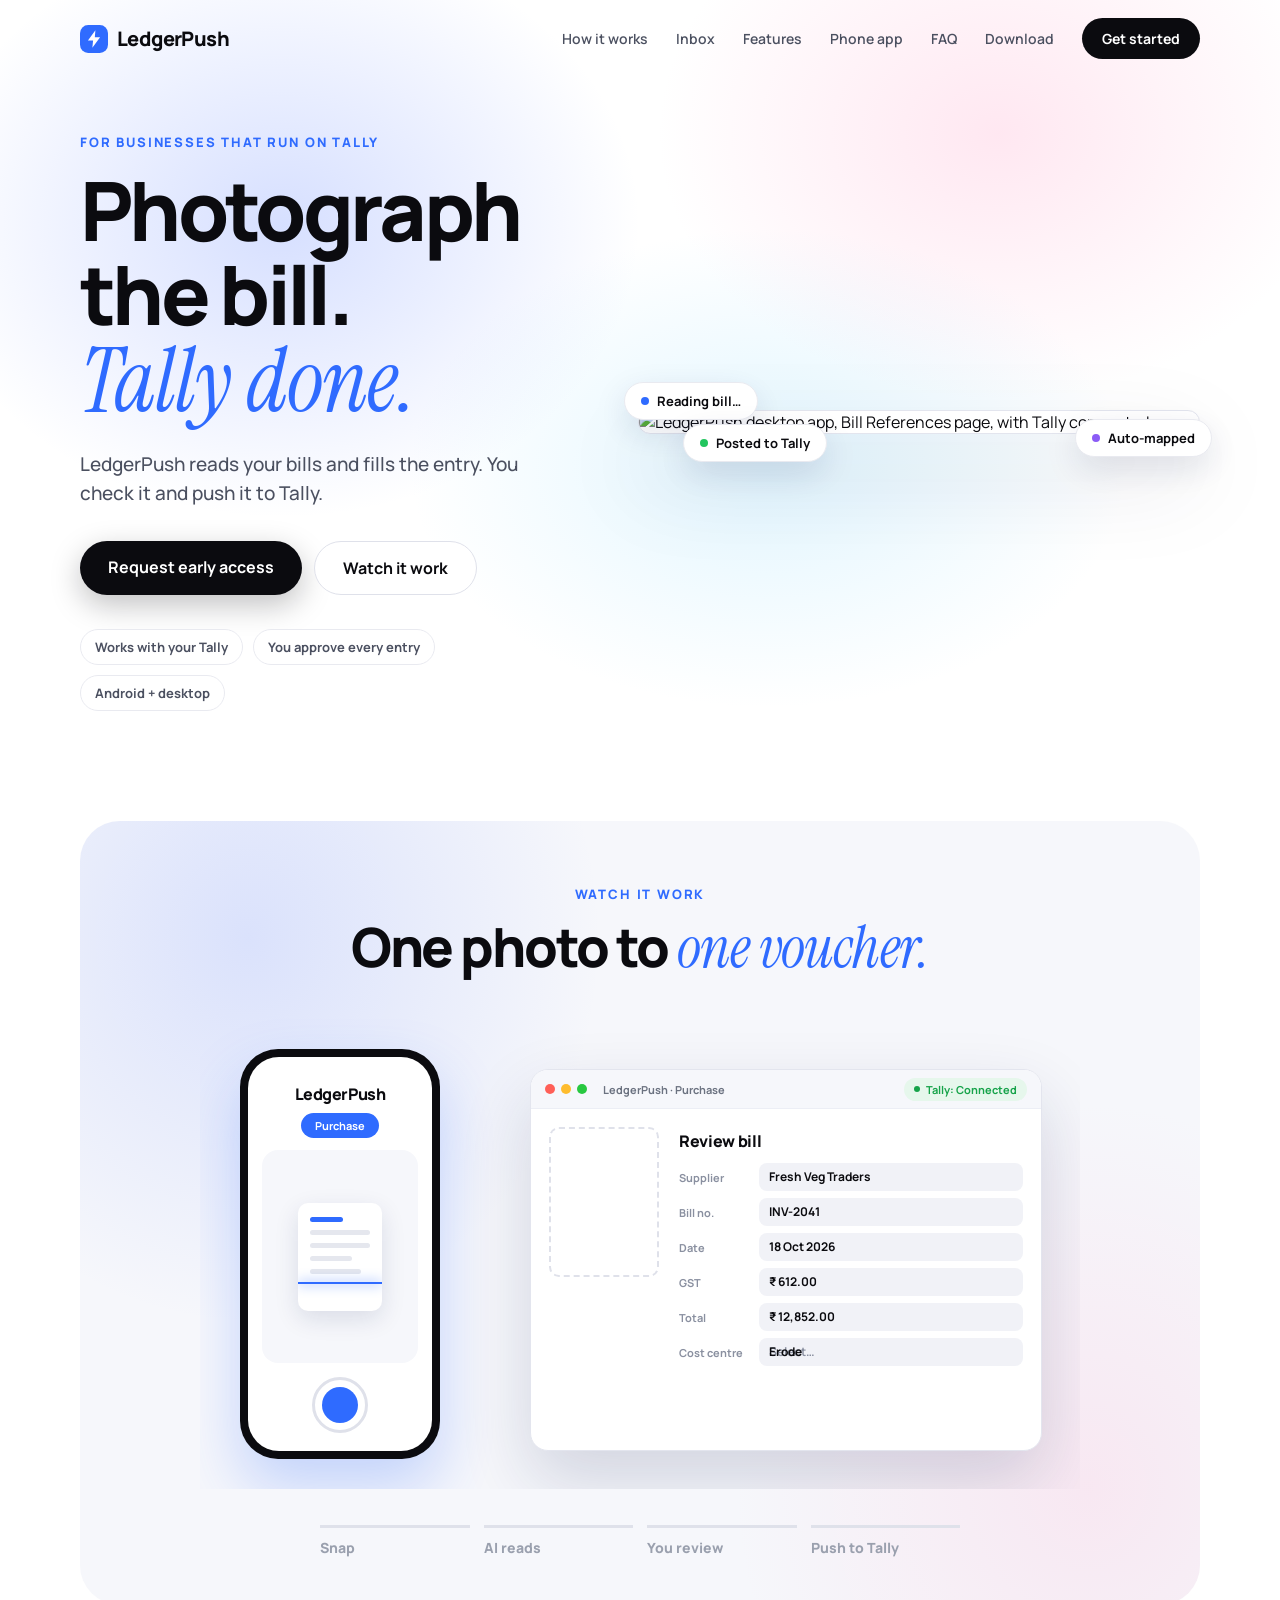
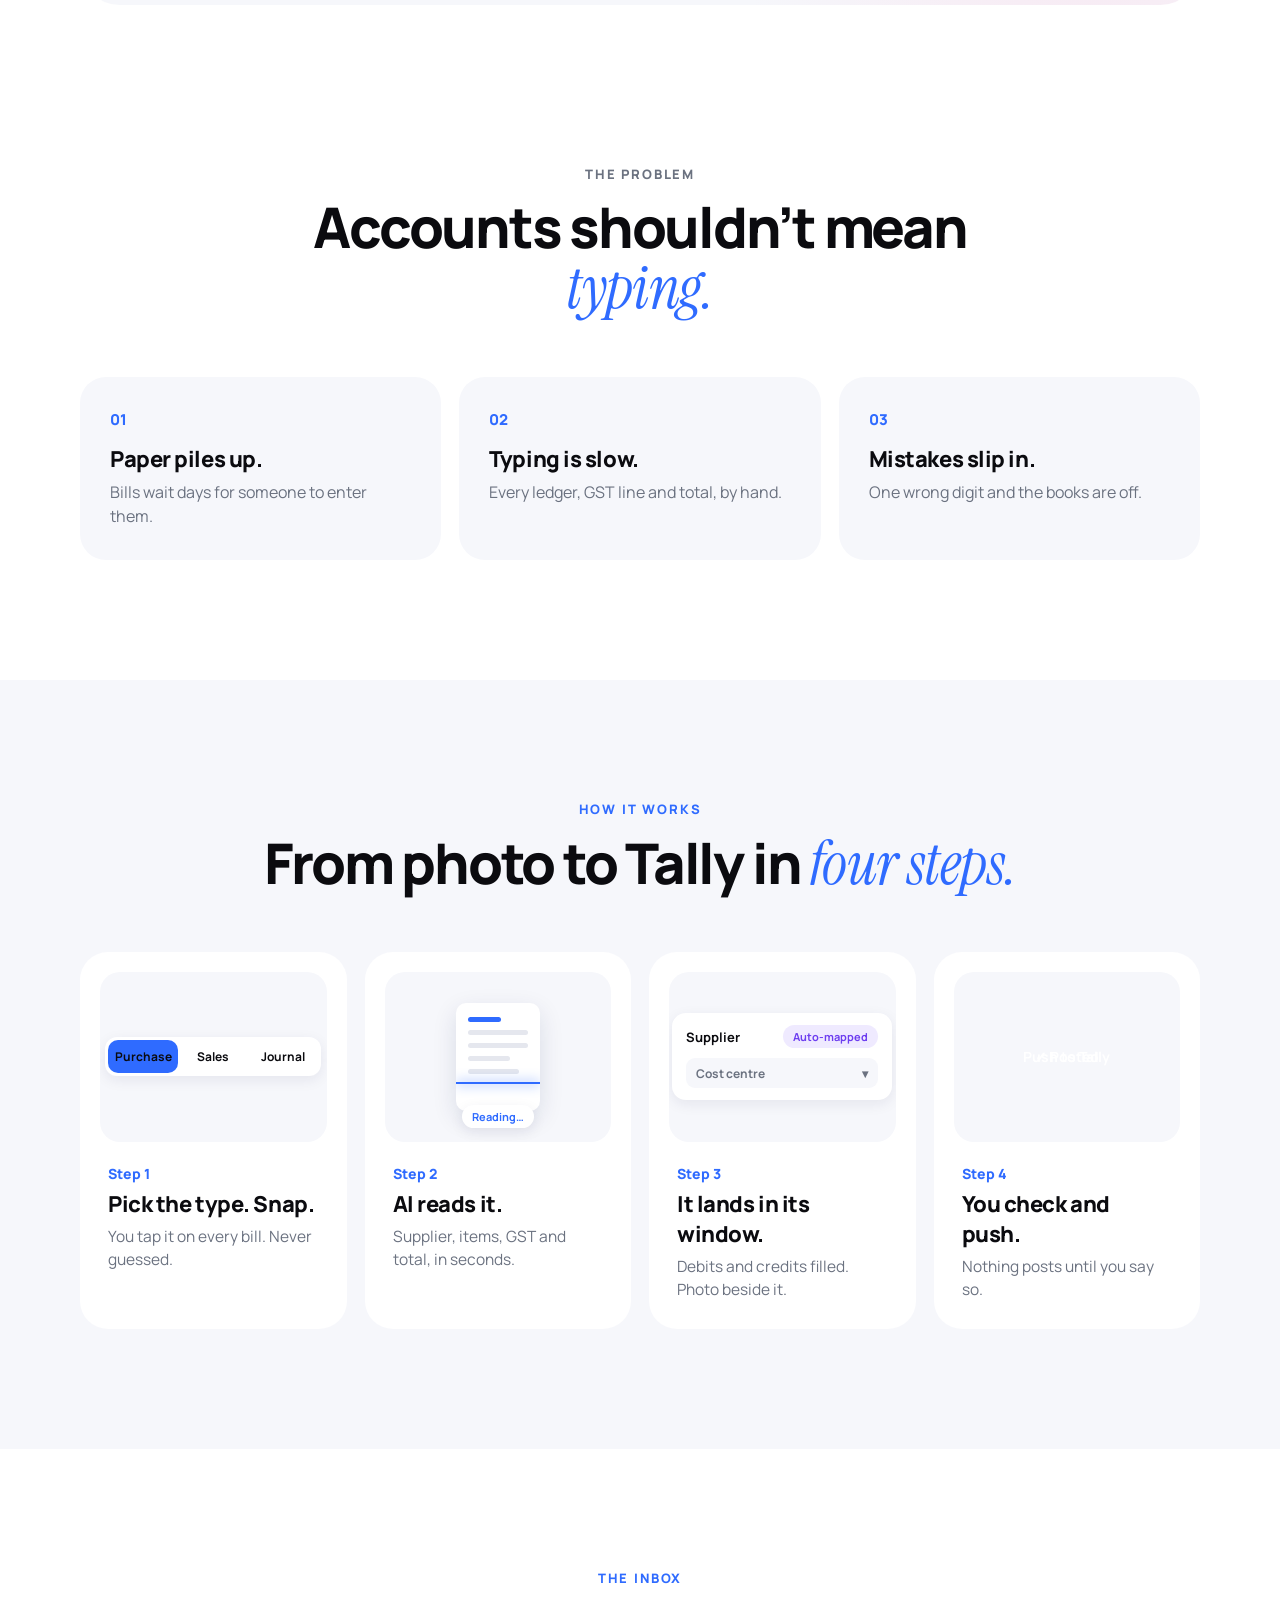
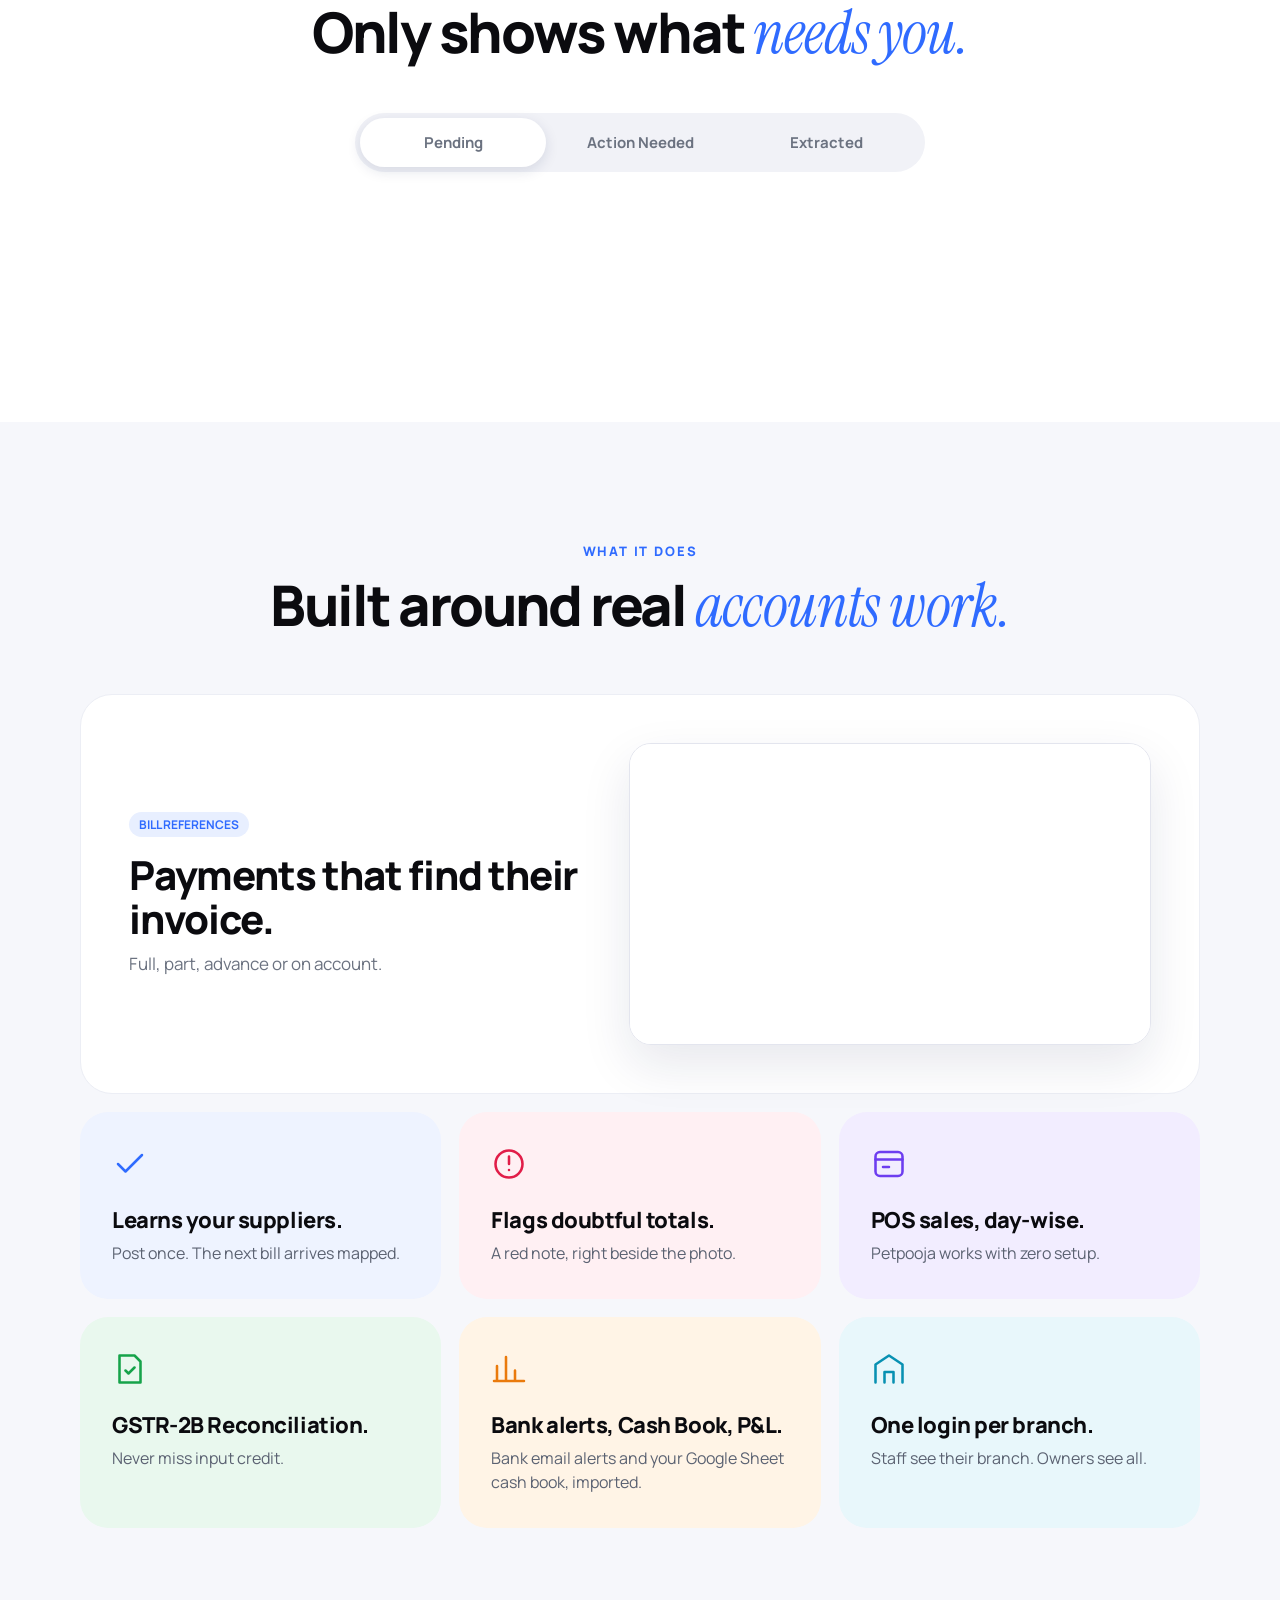
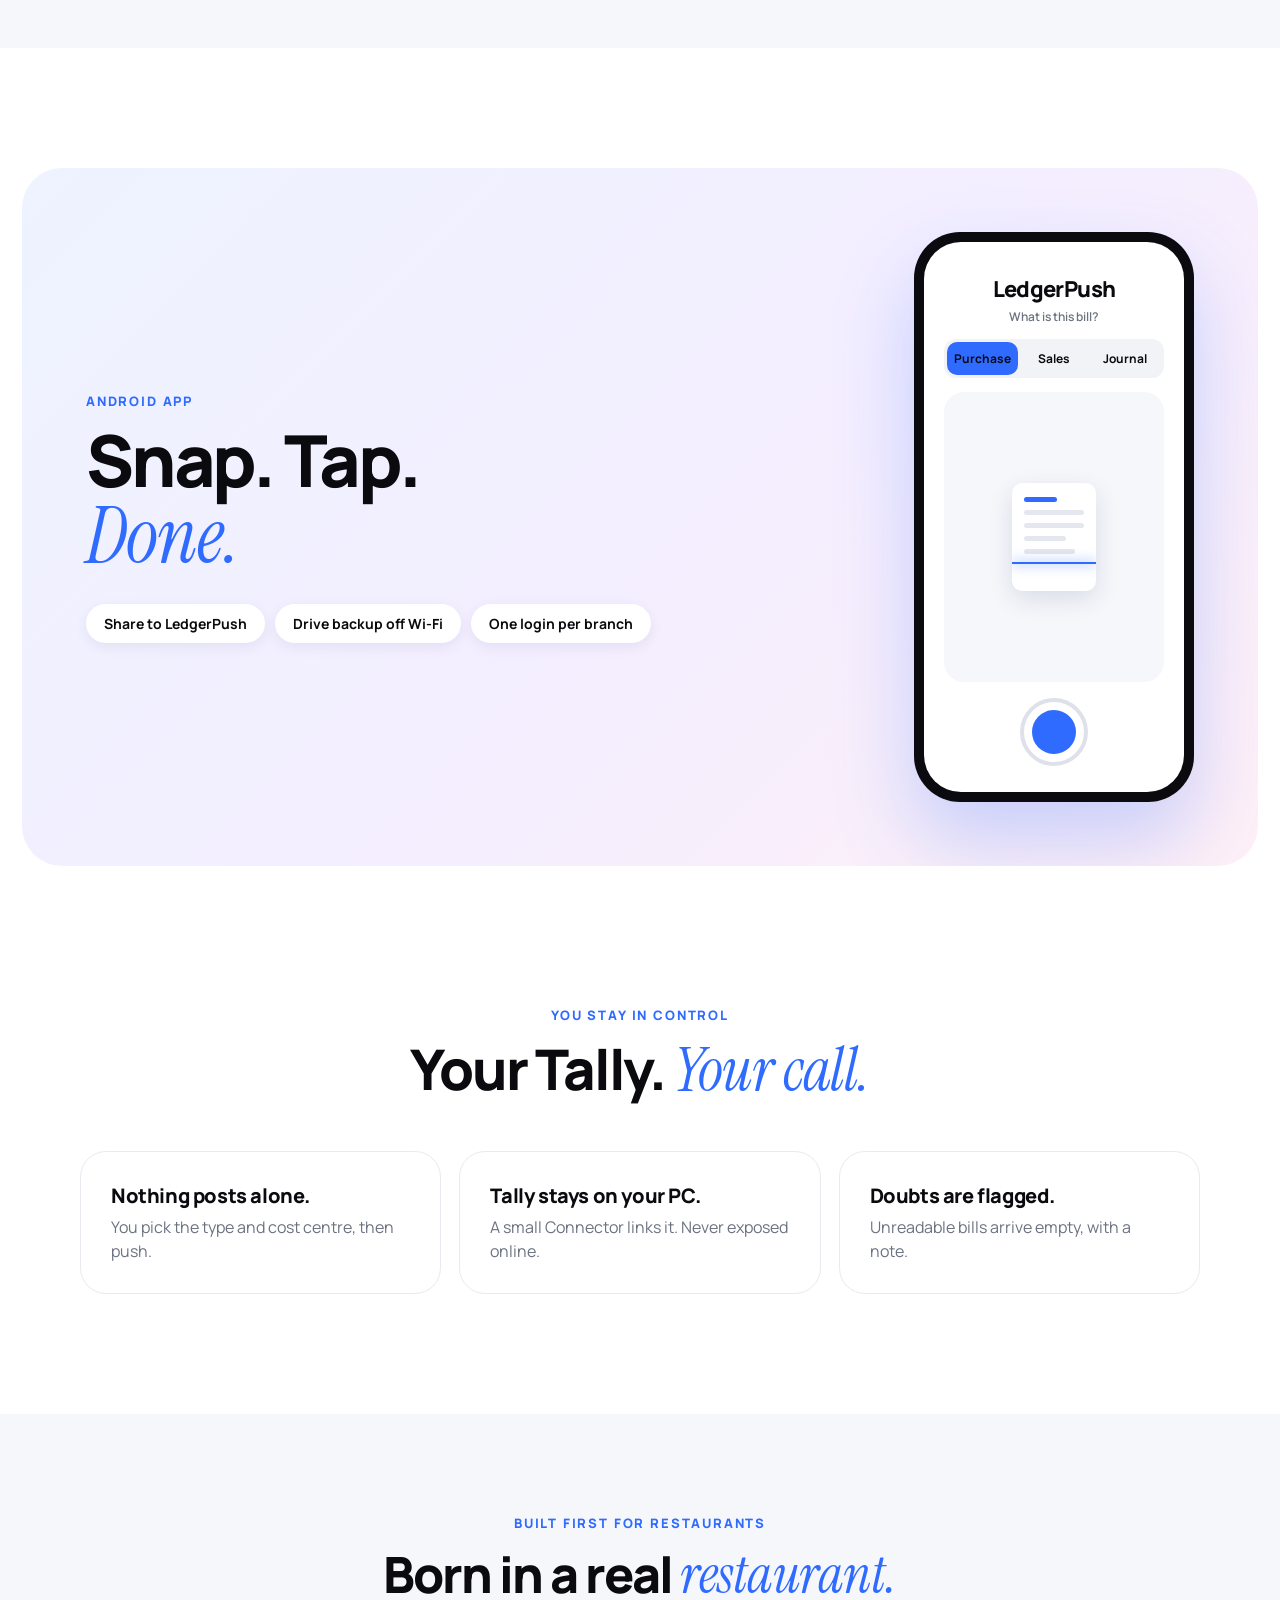
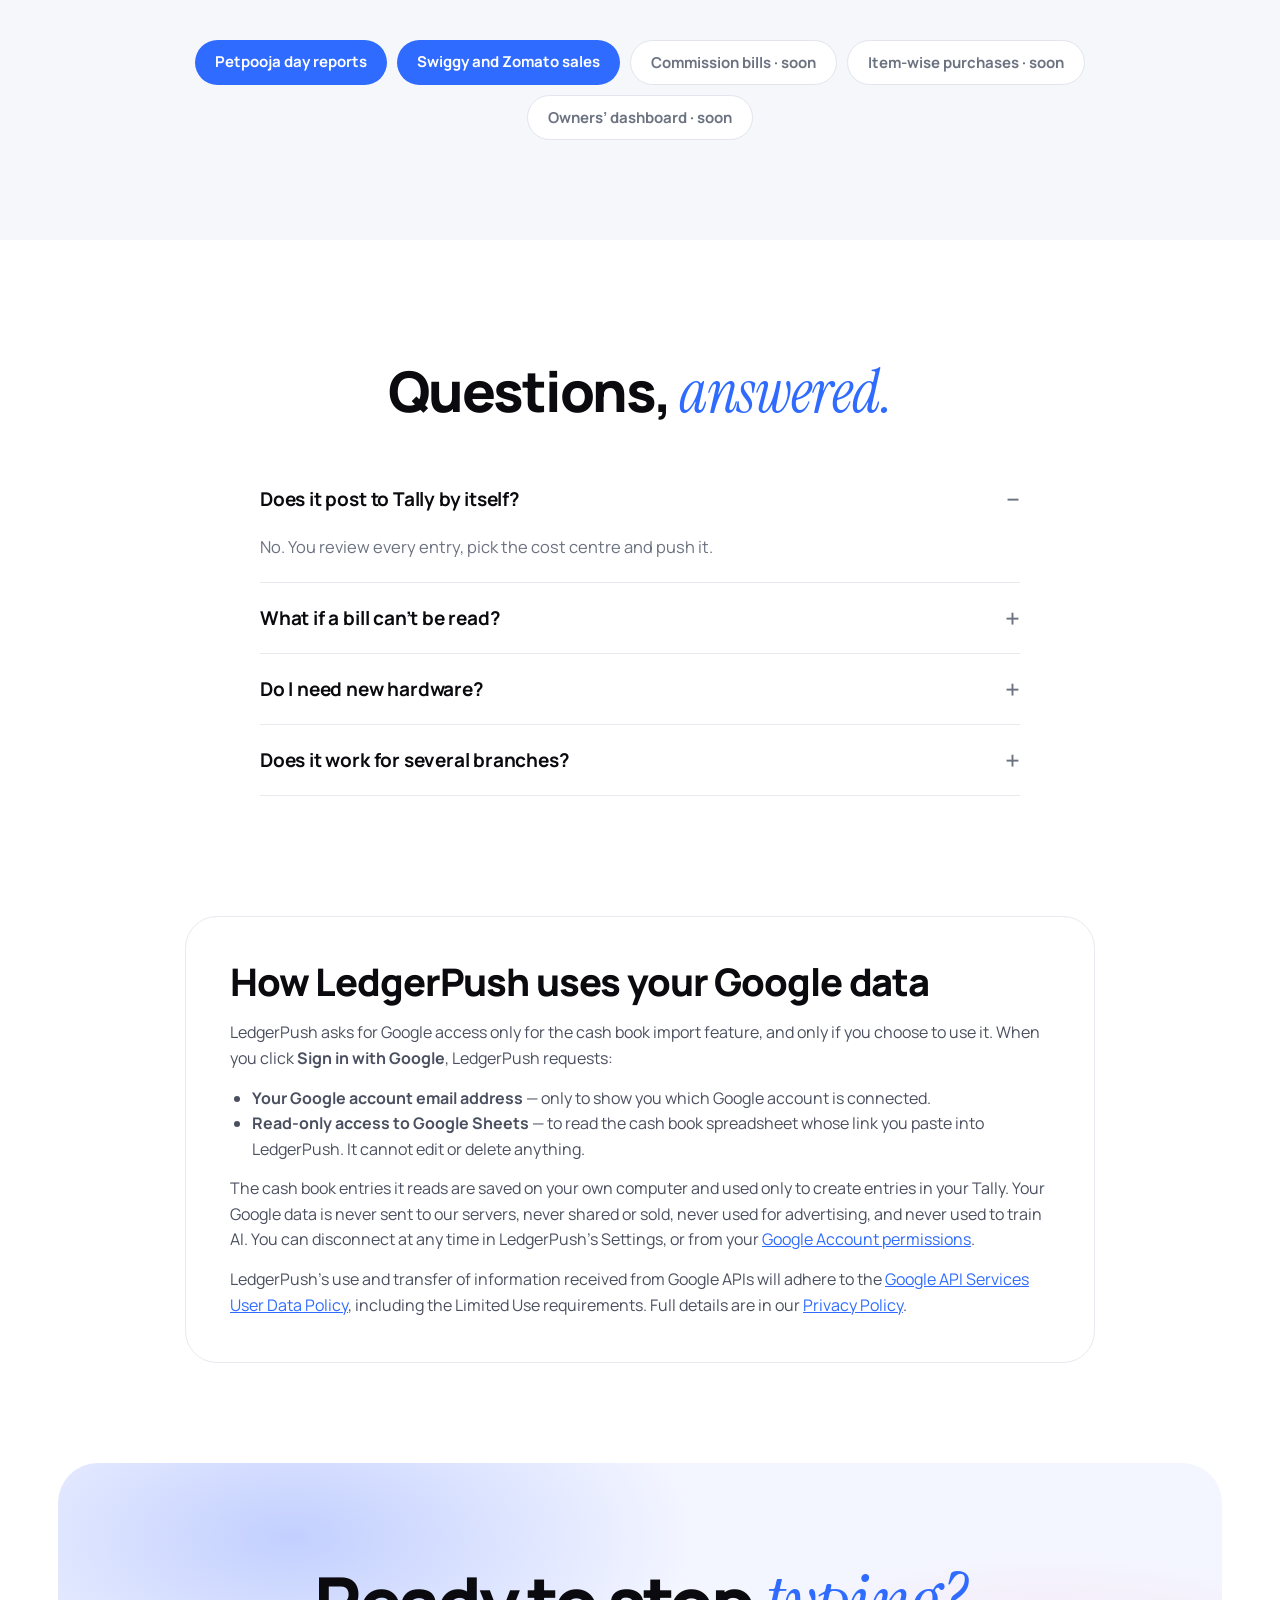
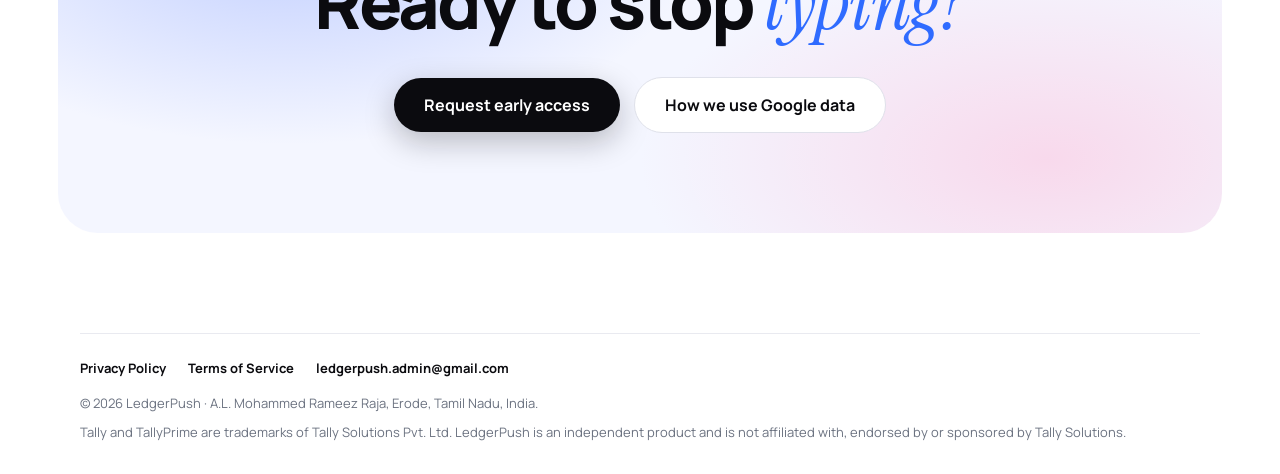
==== commit a2d1a904: "Add Download and Get started to the home menu; spam-folder note after payment Co-Authored-By: Claude" ====
--- a/index.html
+++ b/index.html
@@ -185,7 +185,8 @@
 <a class="navlink" href="#features">Features</a>
 <a class="navlink" href="#phone">Phone app</a>
 <a class="navlink" href="#faq">FAQ</a>
-<a class="btn" href="#contact" style="background:#0b0b0f;color:#fff;font-size:14px;font-weight:700;padding:11px 20px;border-radius:980px">Request early access</a>
+<a class="navlink" href="/download.html">Download</a>
+<a class="btn" href="/buy.html" style="background:#0b0b0f;color:#fff;font-size:14px;font-weight:700;padding:11px 20px;border-radius:980px">Get started</a>
 </div>
 </div>
 </nav>
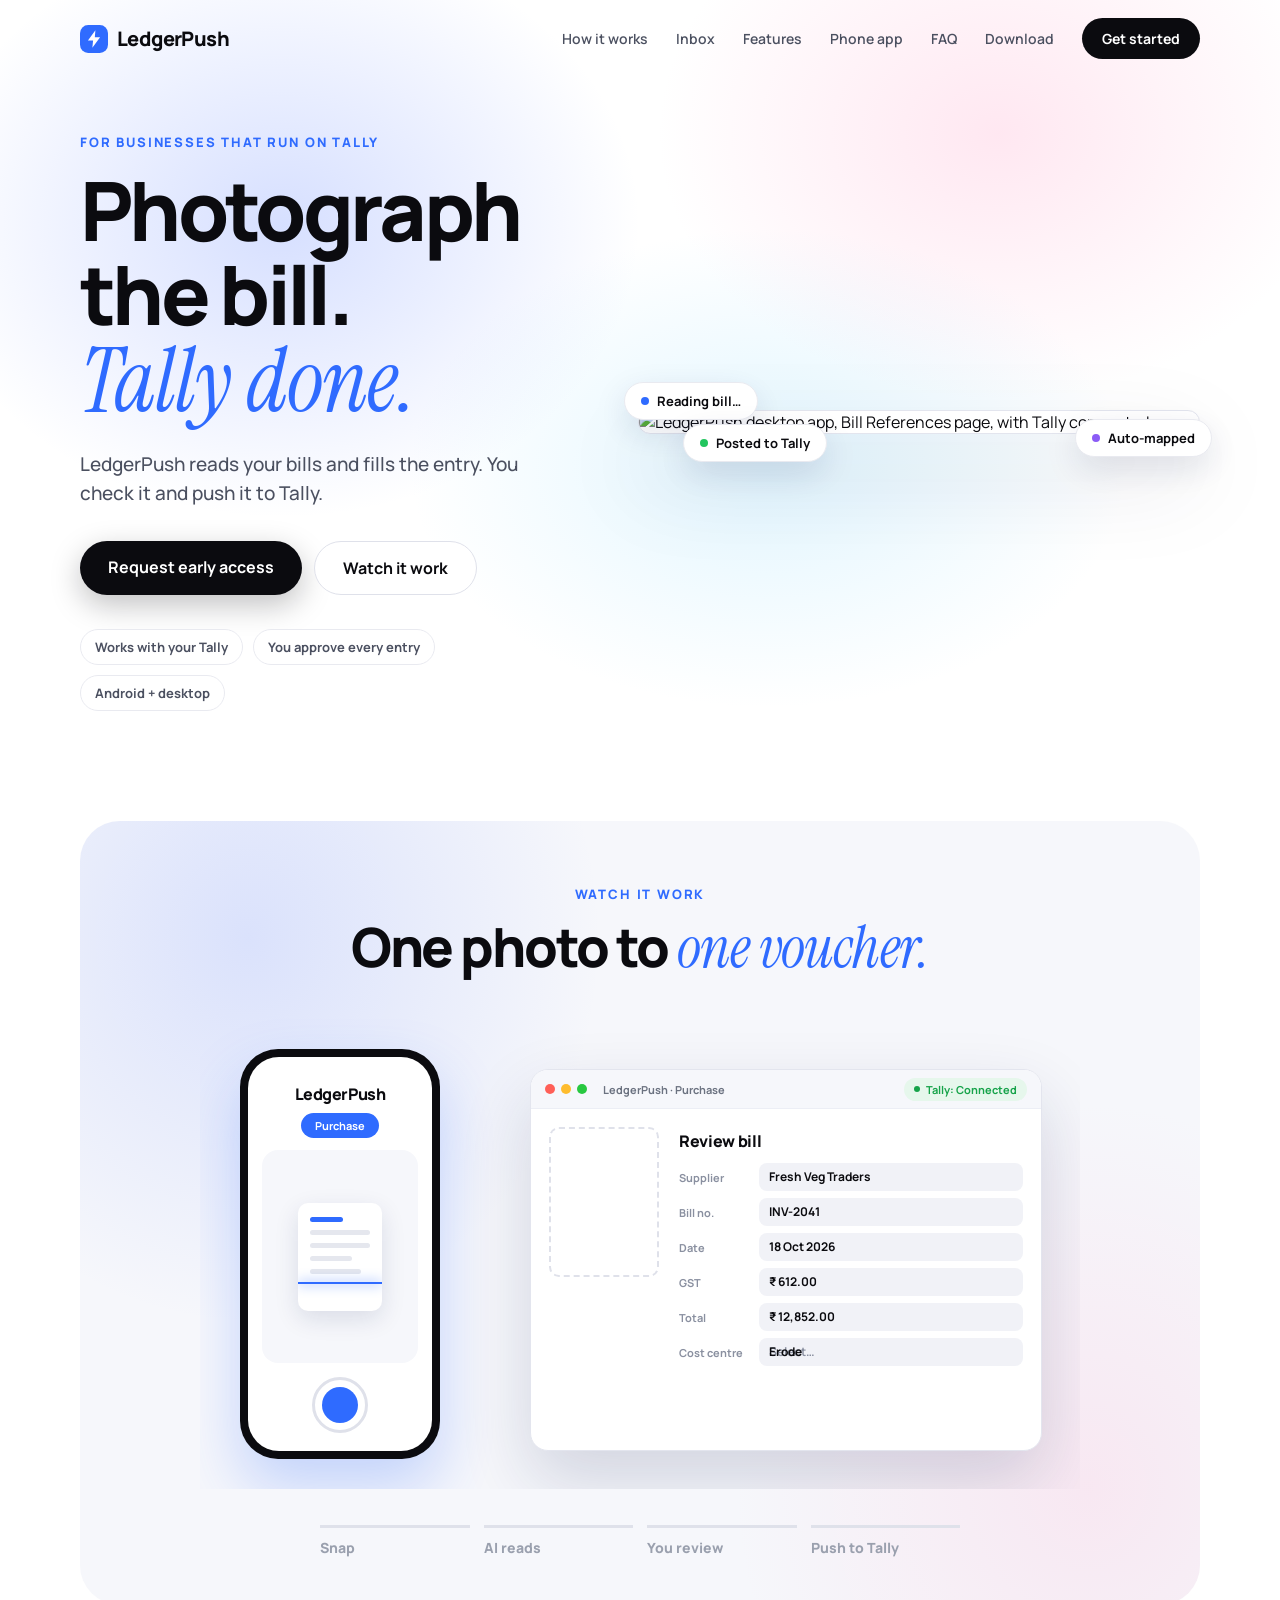
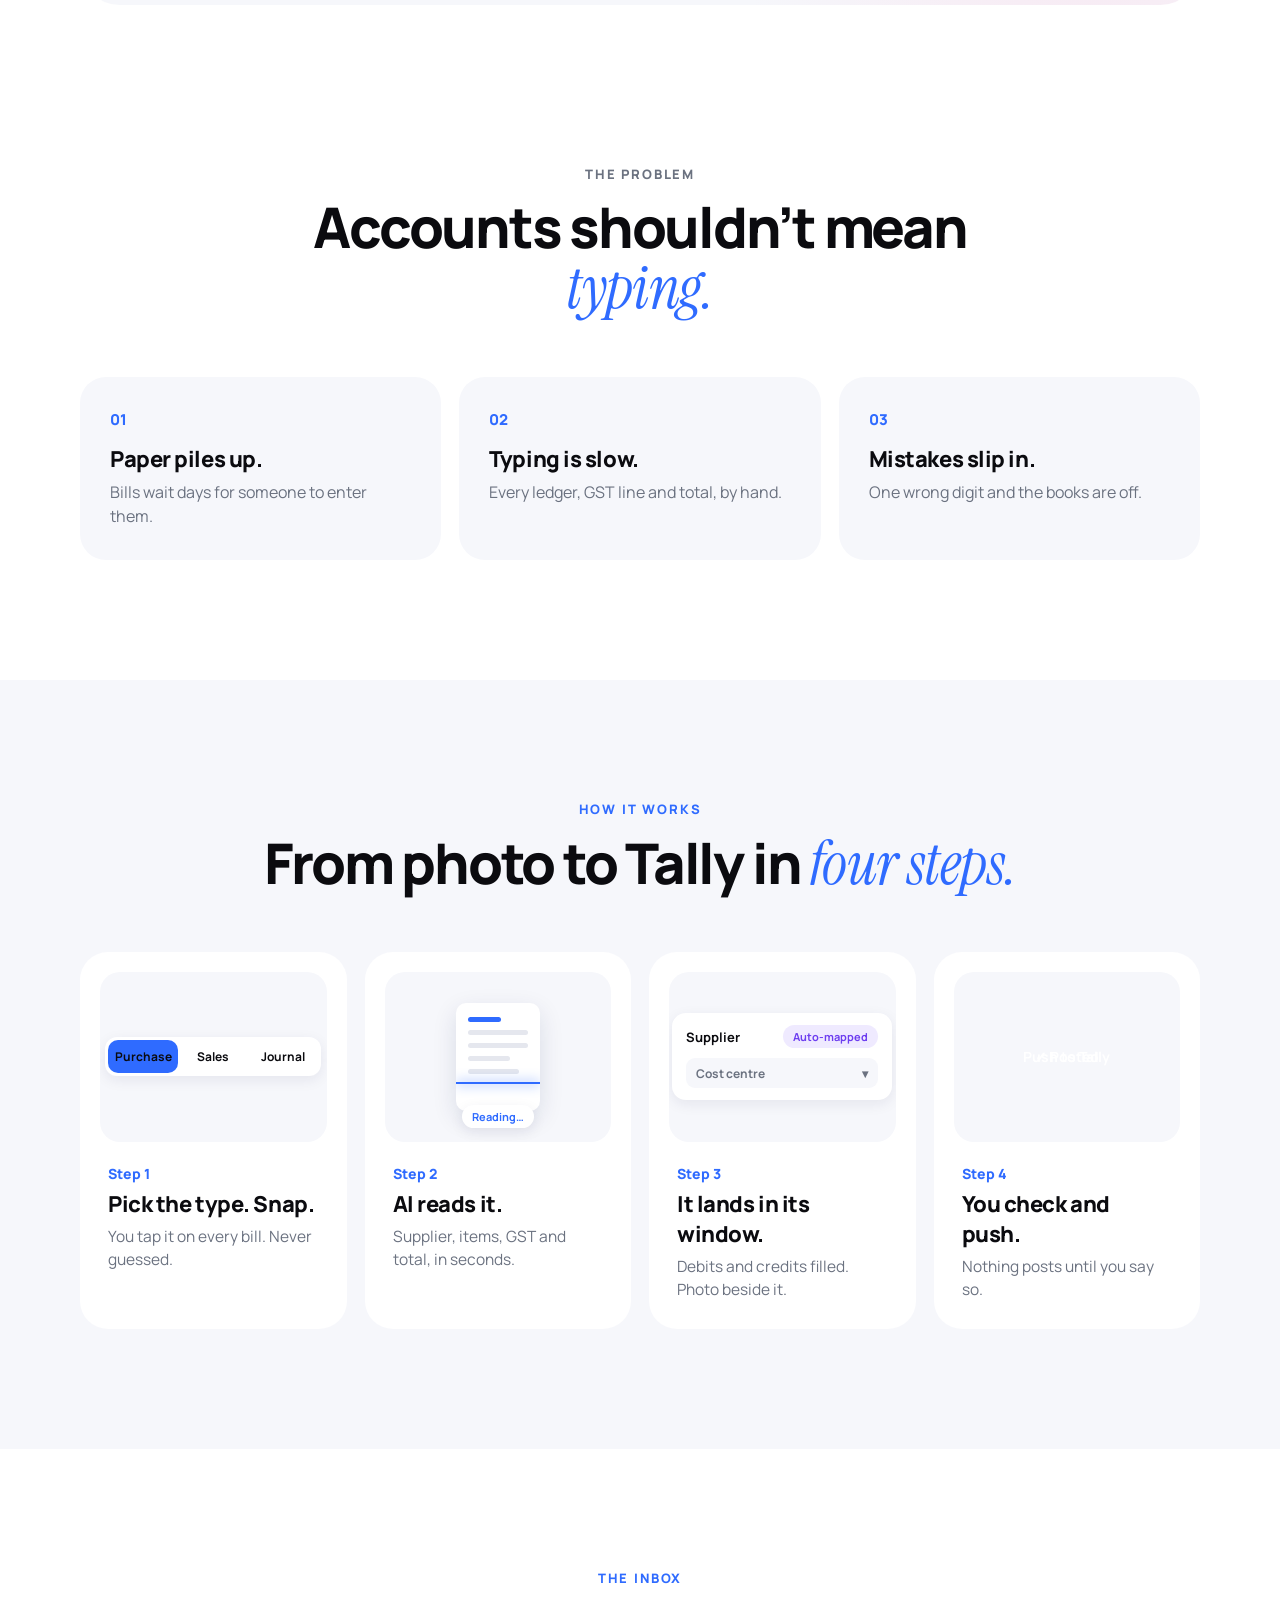
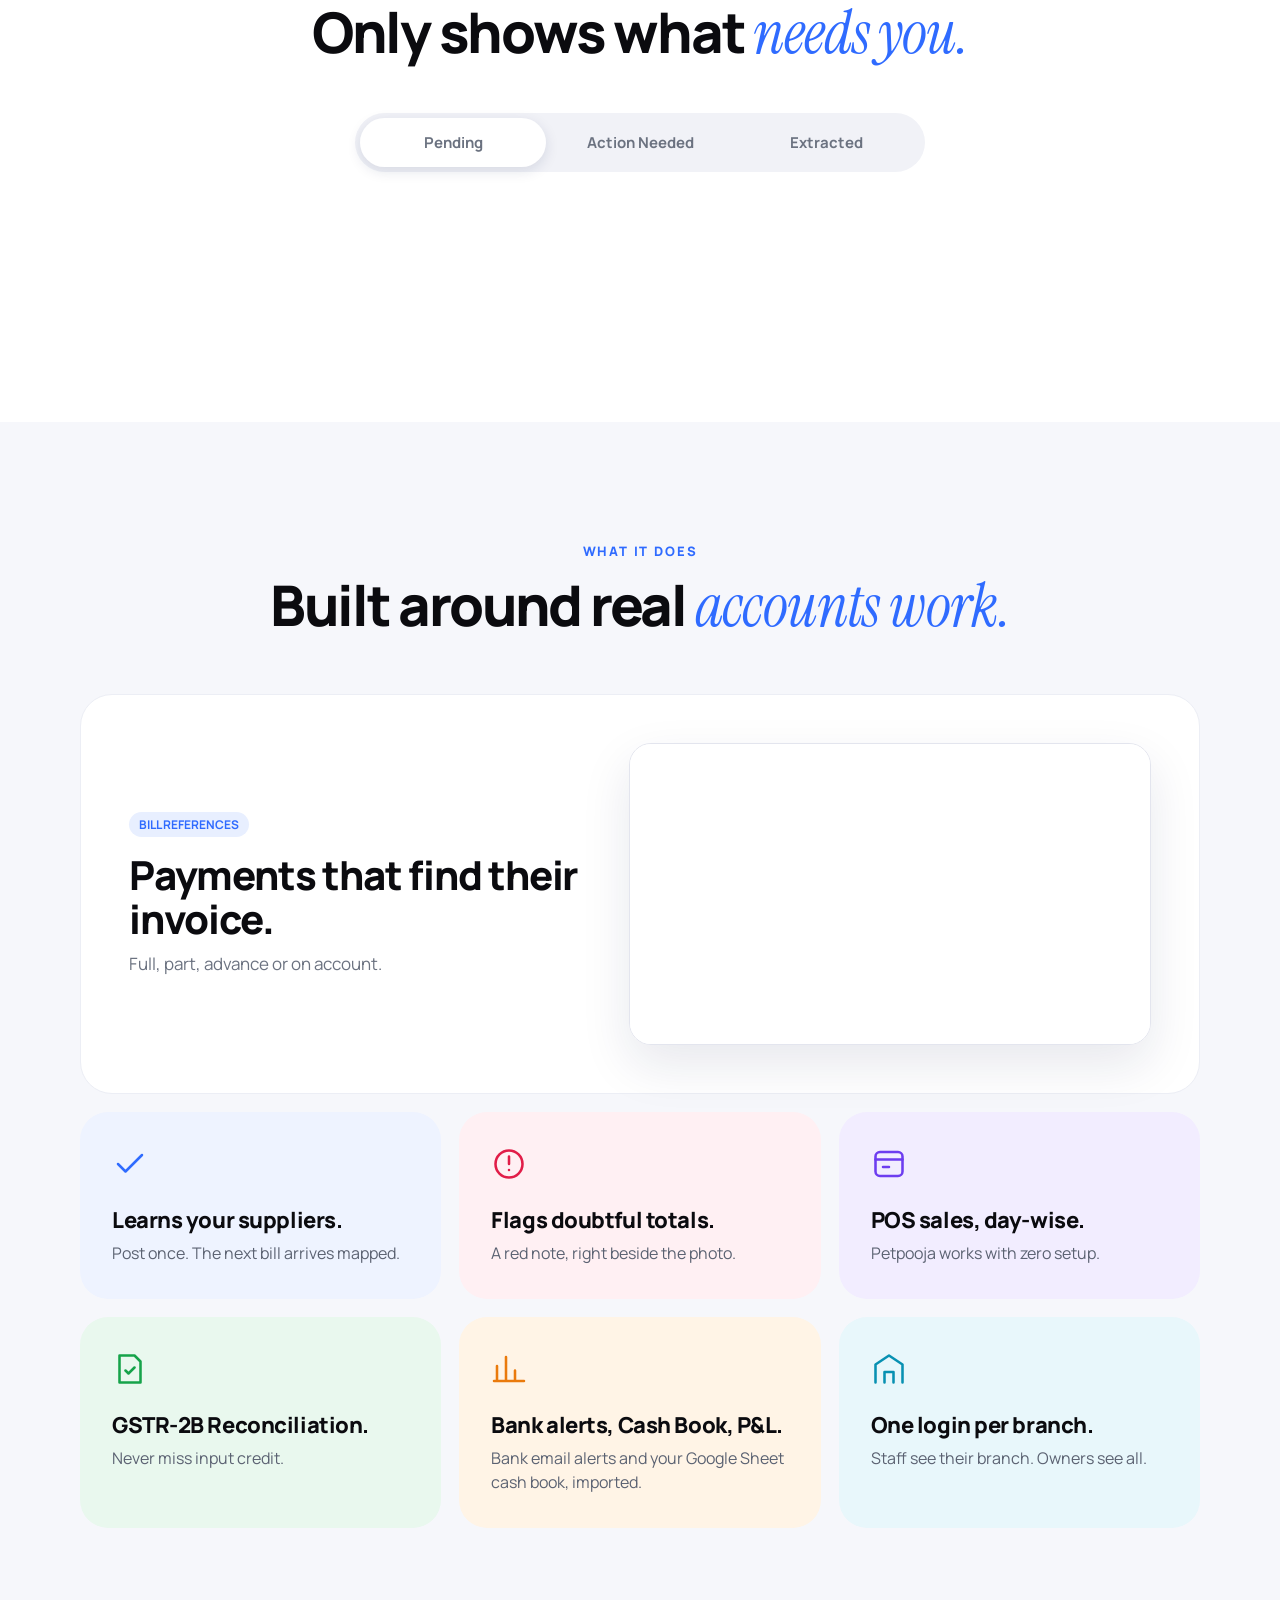
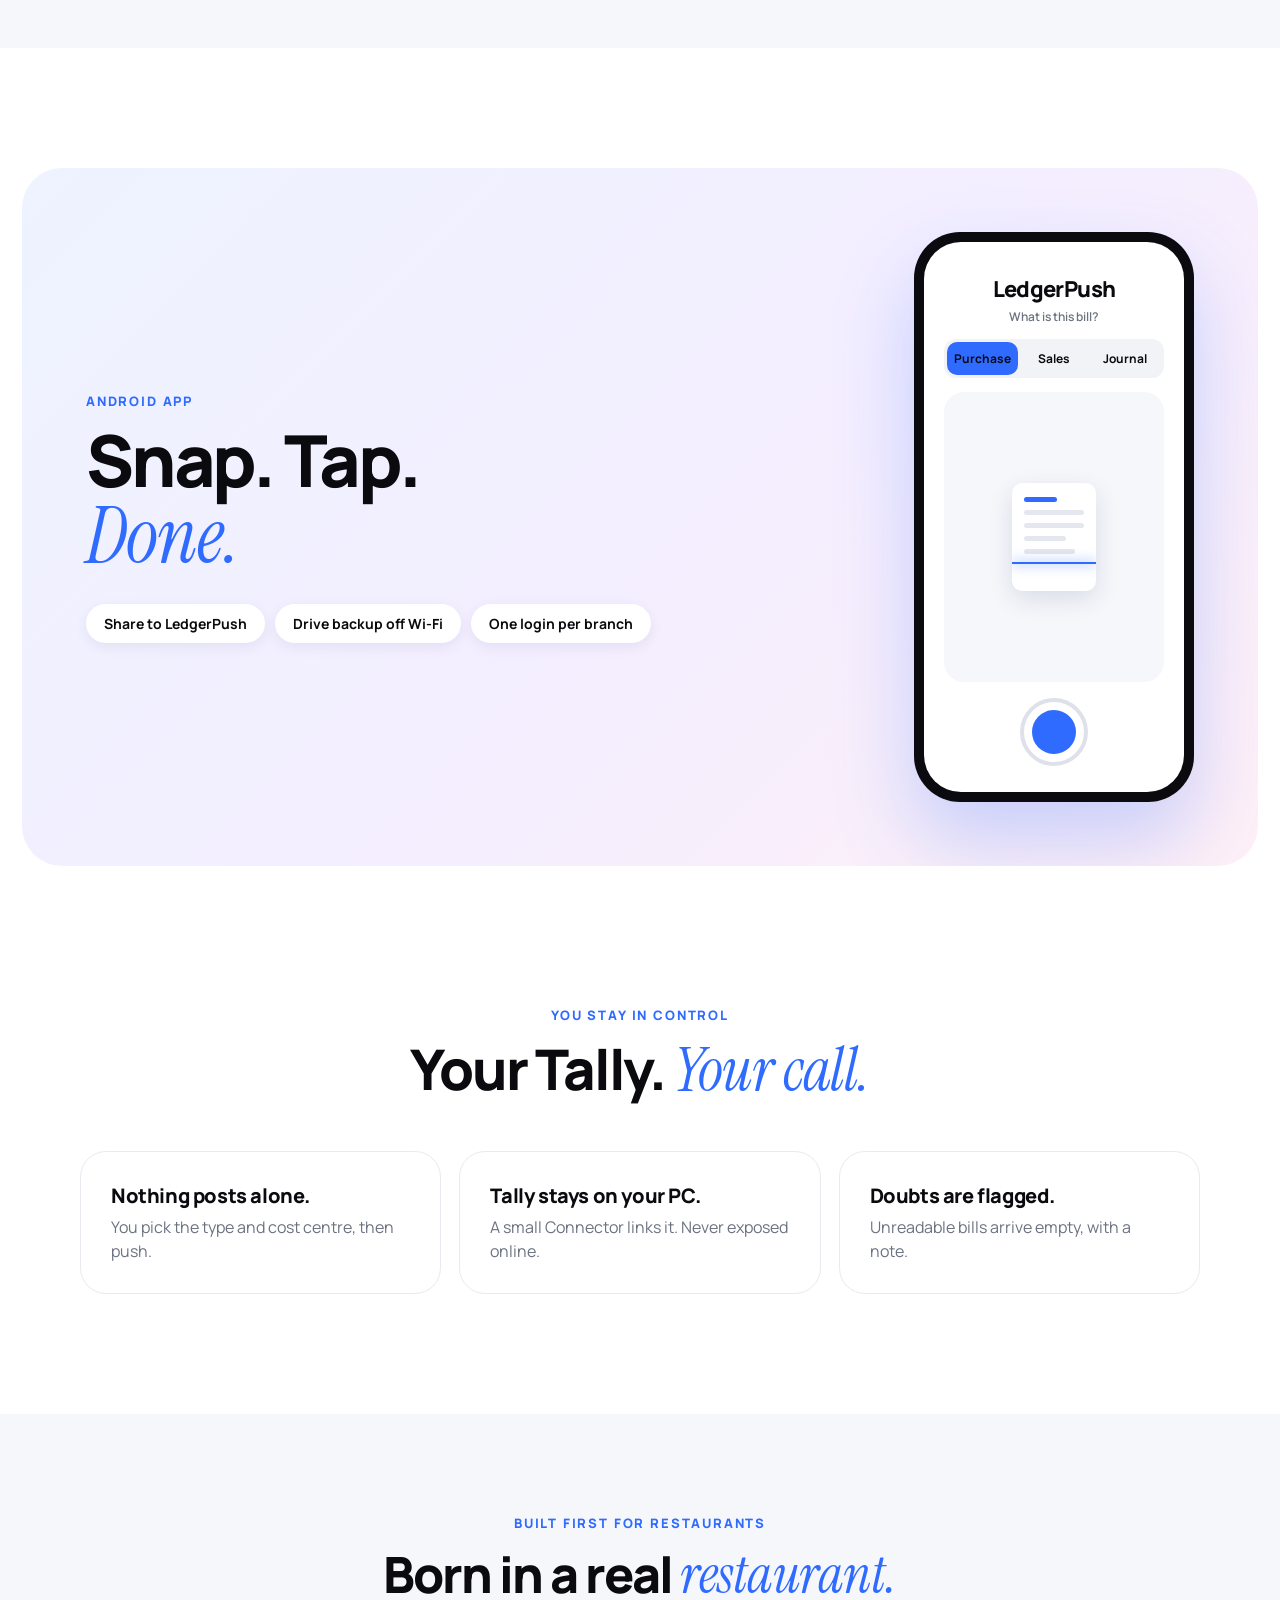
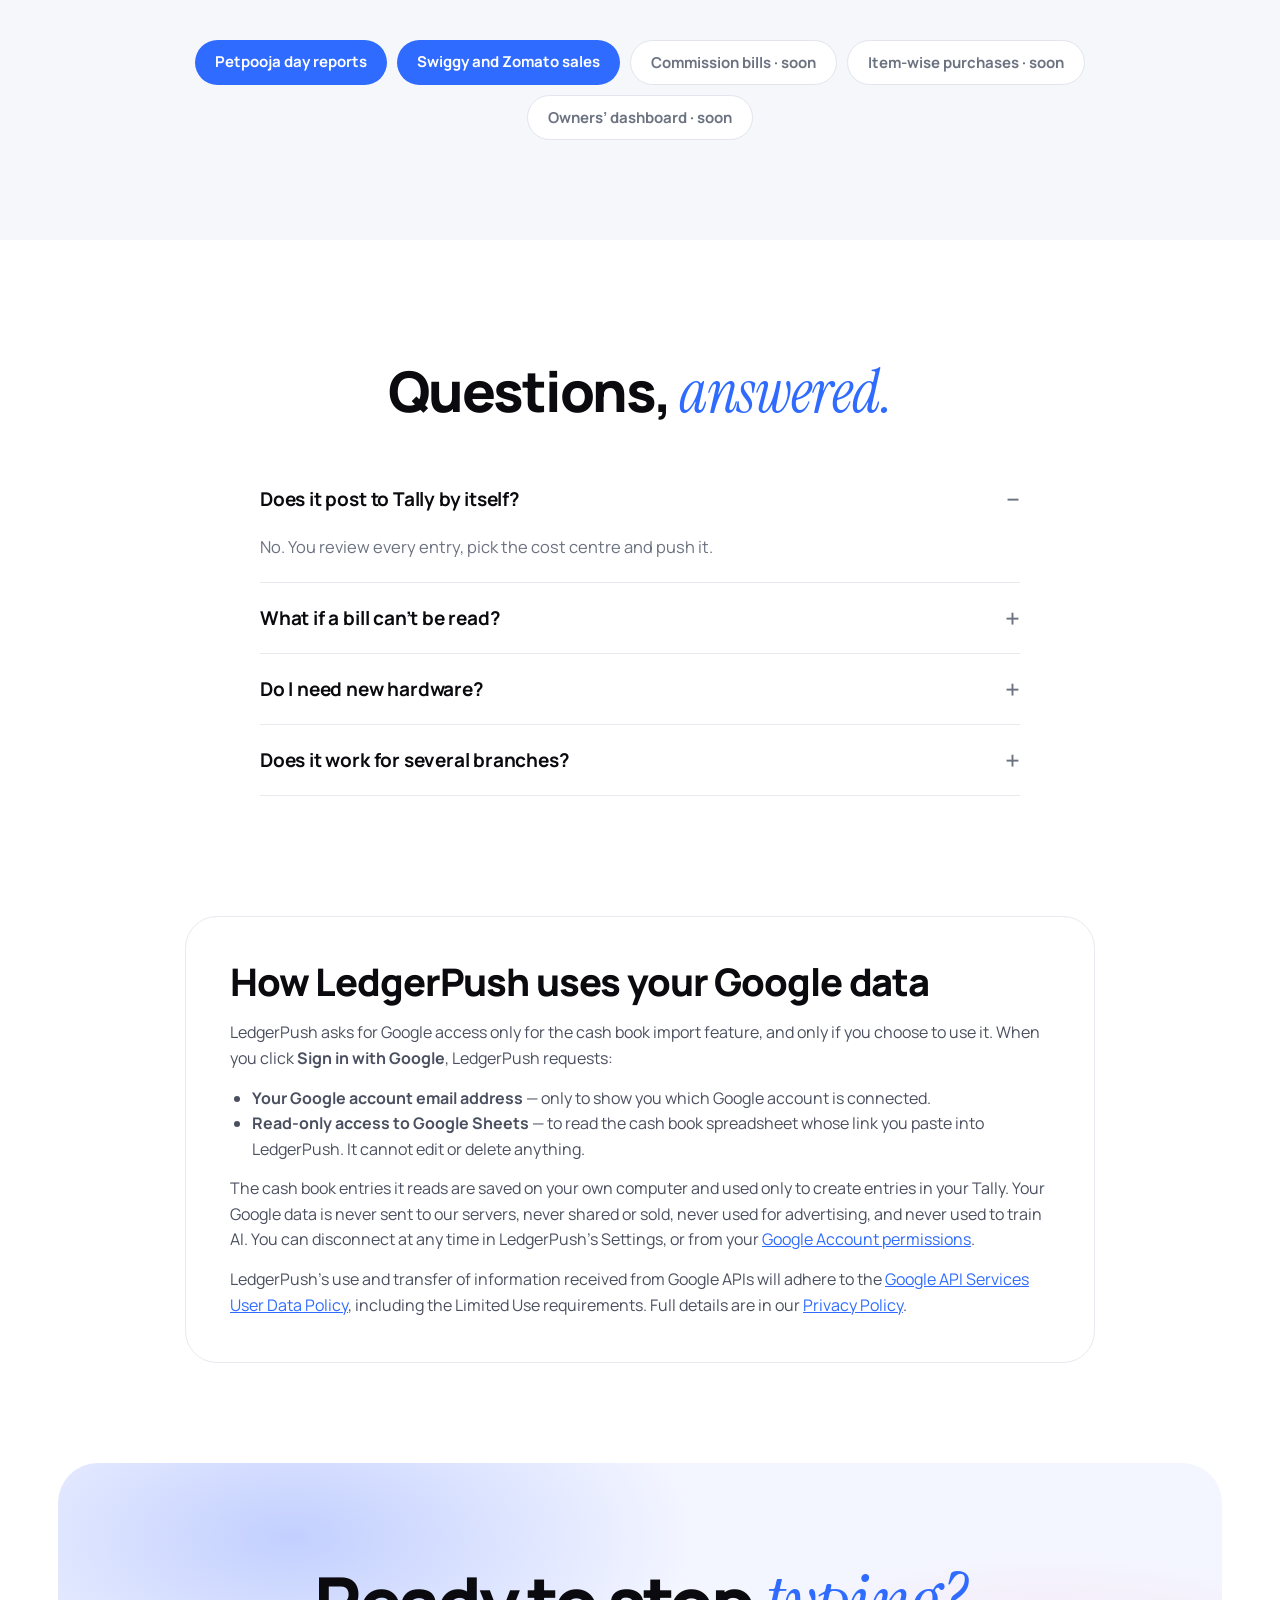
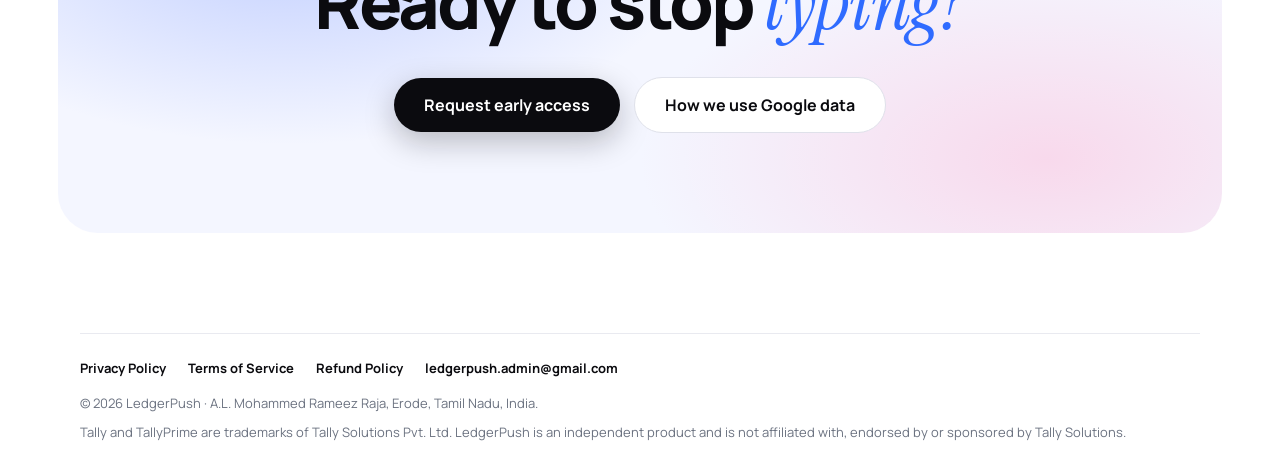
==== commit e350e9c1: "Add refund policy, update terms and privacy for credits and orders Co-Authored-By: Claude Sonnet 5.5" ====
--- a/index.html
+++ b/index.html
@@ -531,6 +531,7 @@
 <div style="display:flex;gap:22px;flex-wrap:wrap;margin-bottom:14px;font-weight:700">
 <a href="/privacy.html" style="color:#0b0b0f">Privacy Policy</a>
 <a href="/terms.html" style="color:#0b0b0f">Terms of Service</a>
+<a href="/refund.html" style="color:#0b0b0f">Refund Policy</a>
 <a href="mailto:ledgerpush.admin@gmail.com" style="color:#0b0b0f">ledgerpush.admin@gmail.com</a>
 </div>
 <p style="margin:0 0 8px">&#169; 2026 LedgerPush &#183; A.L. Mohammed Rameez Raja, Erode, Tamil Nadu, India.</p>
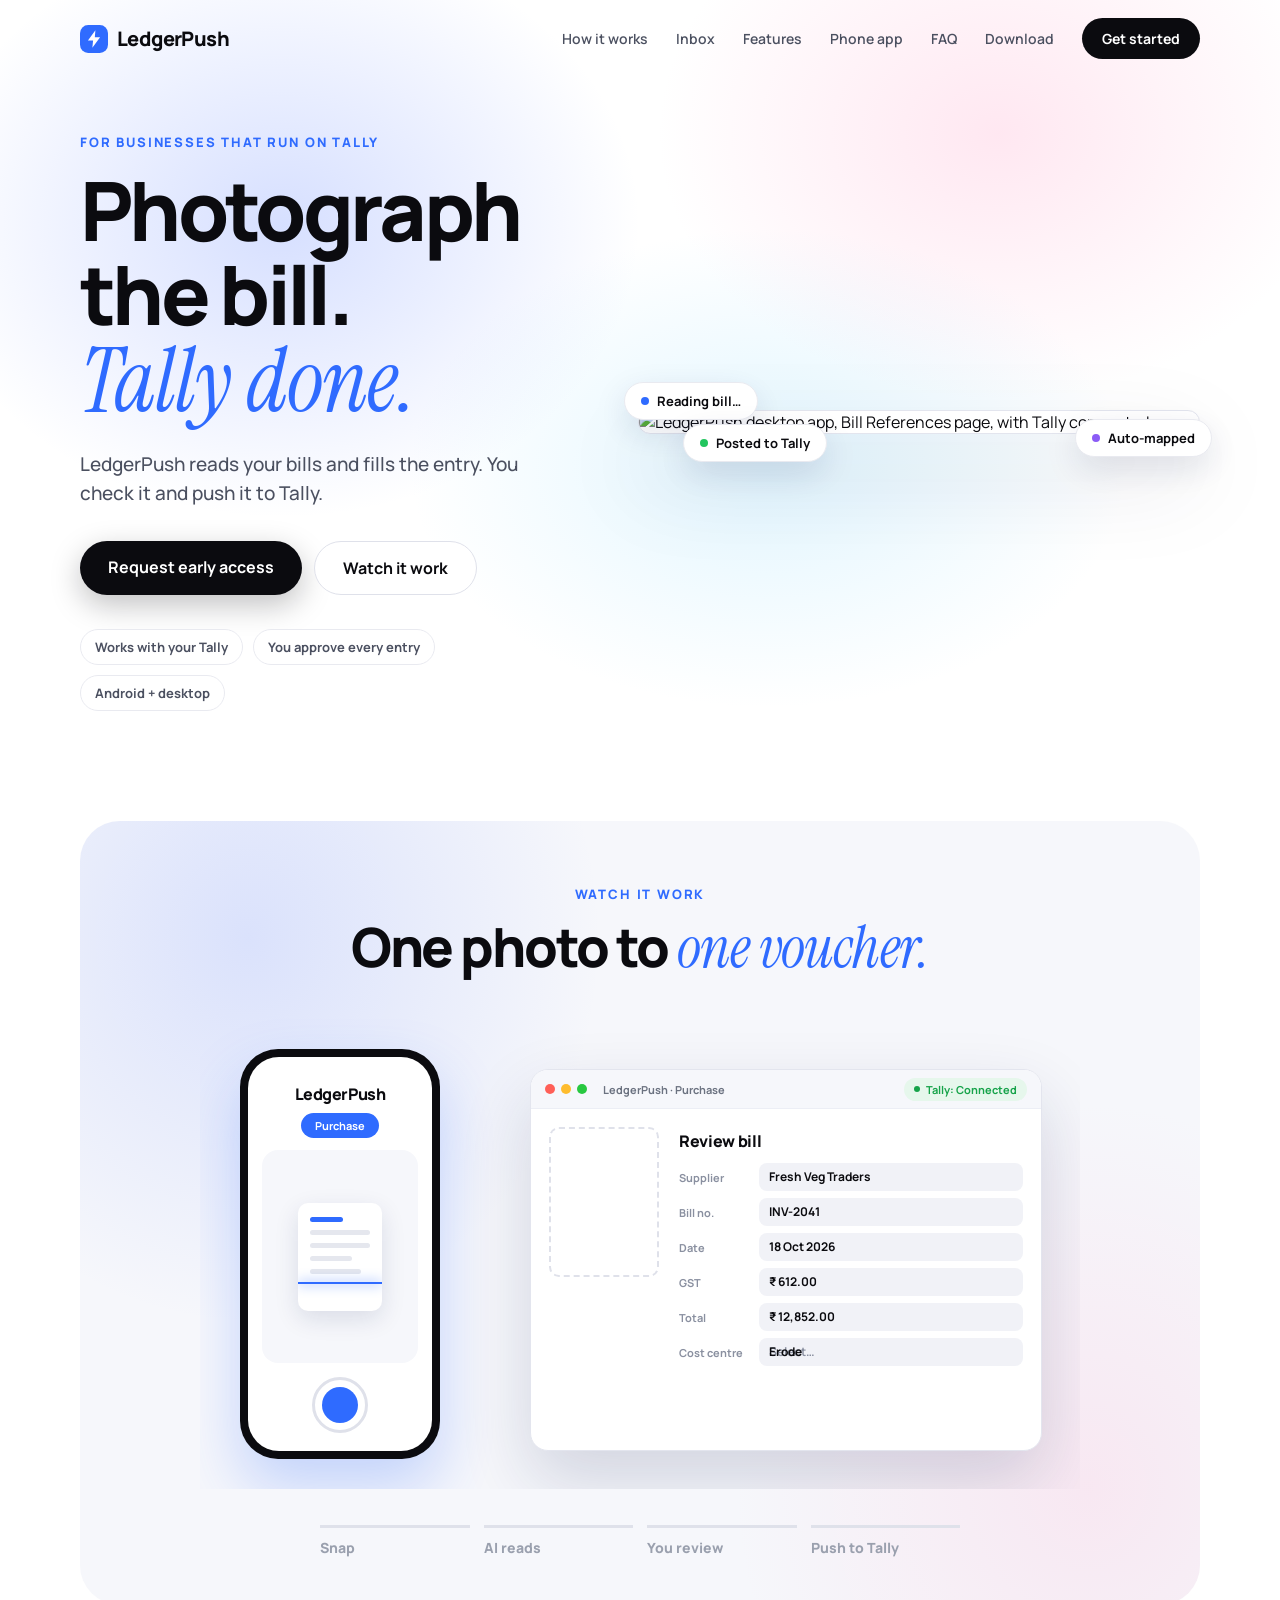
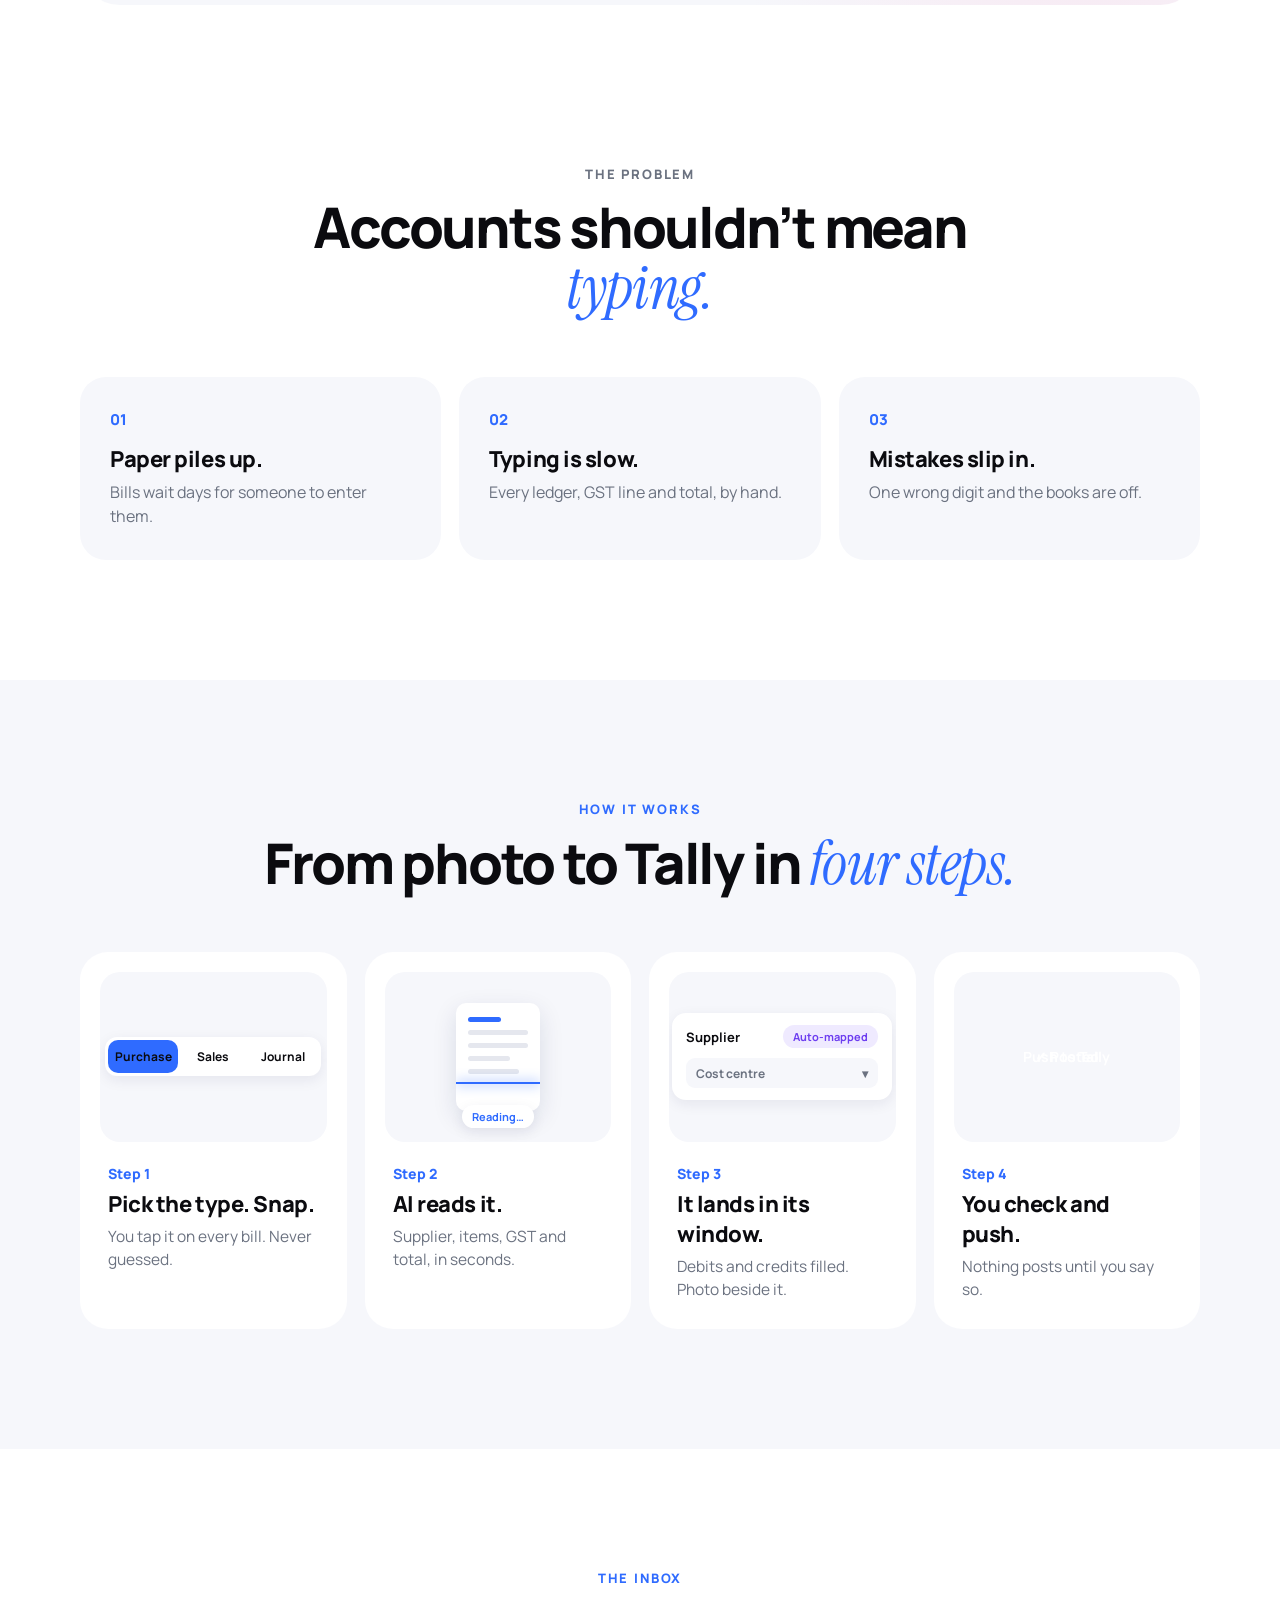
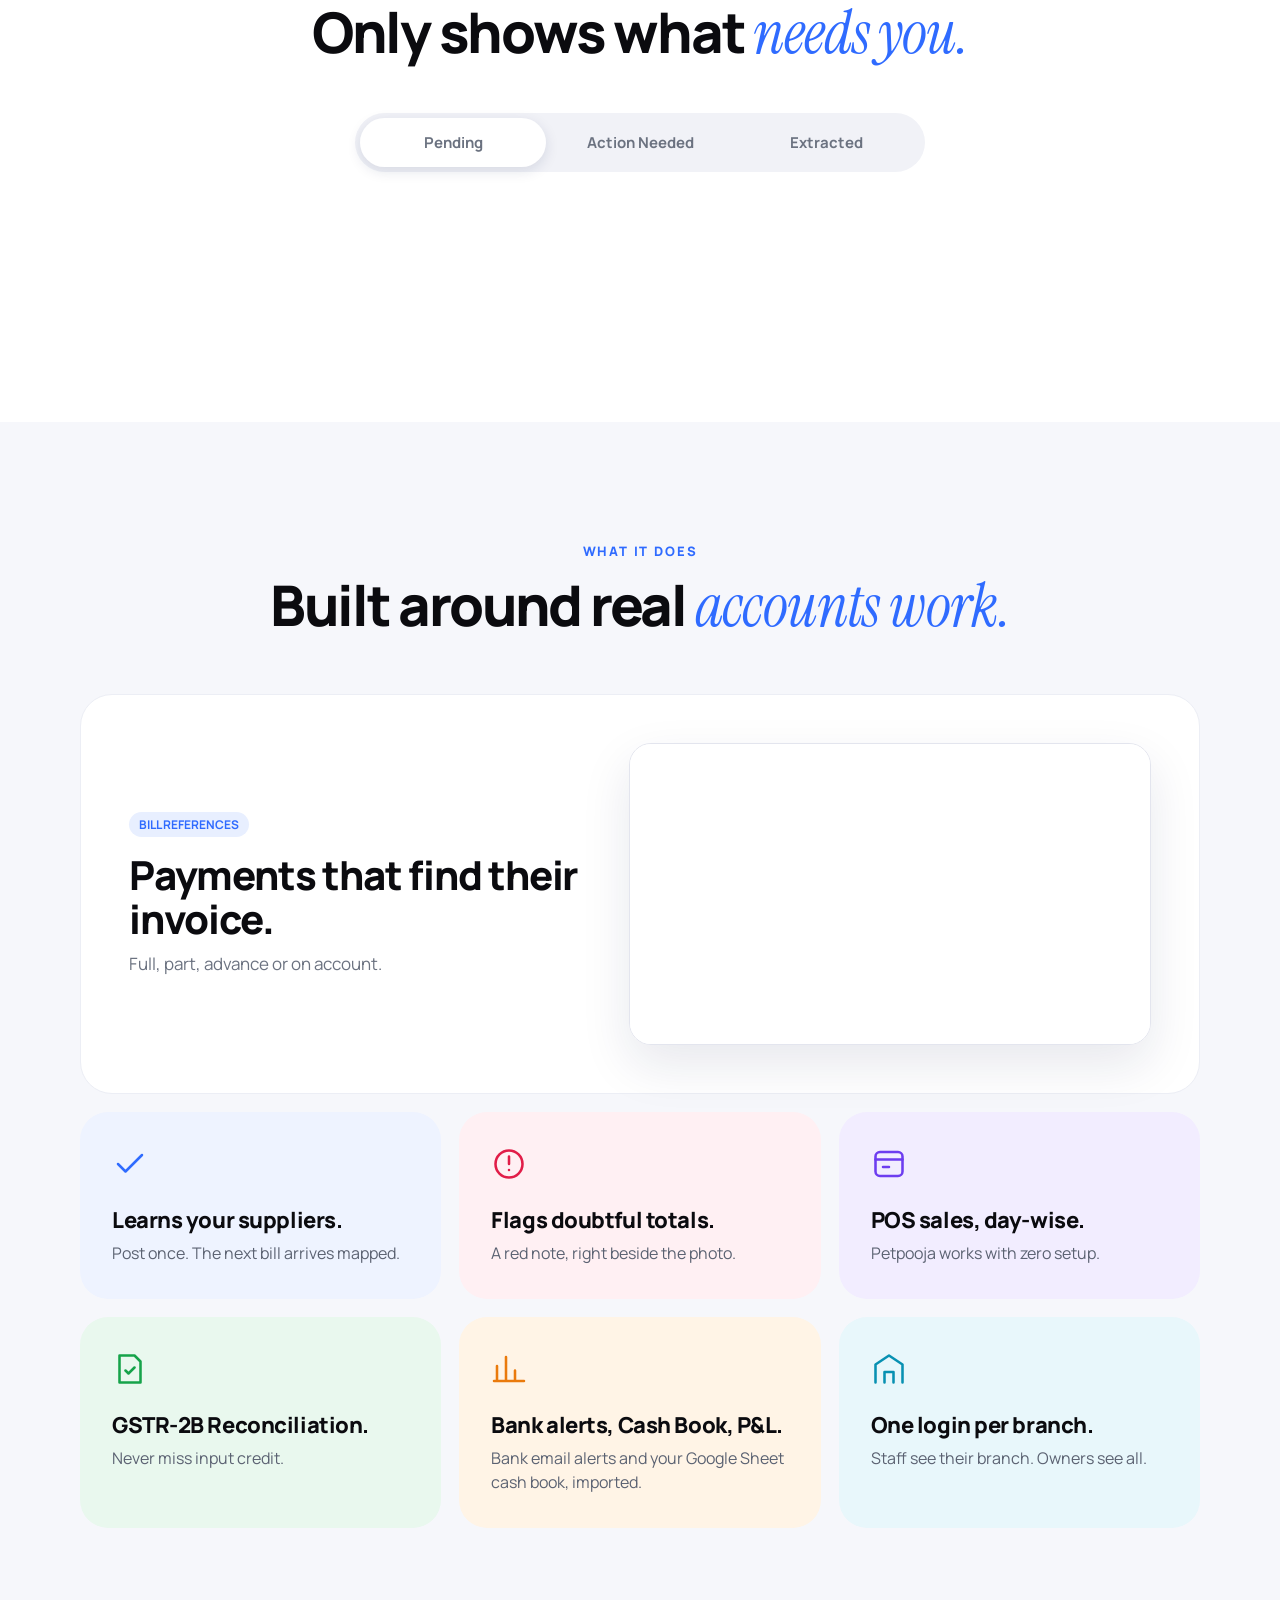
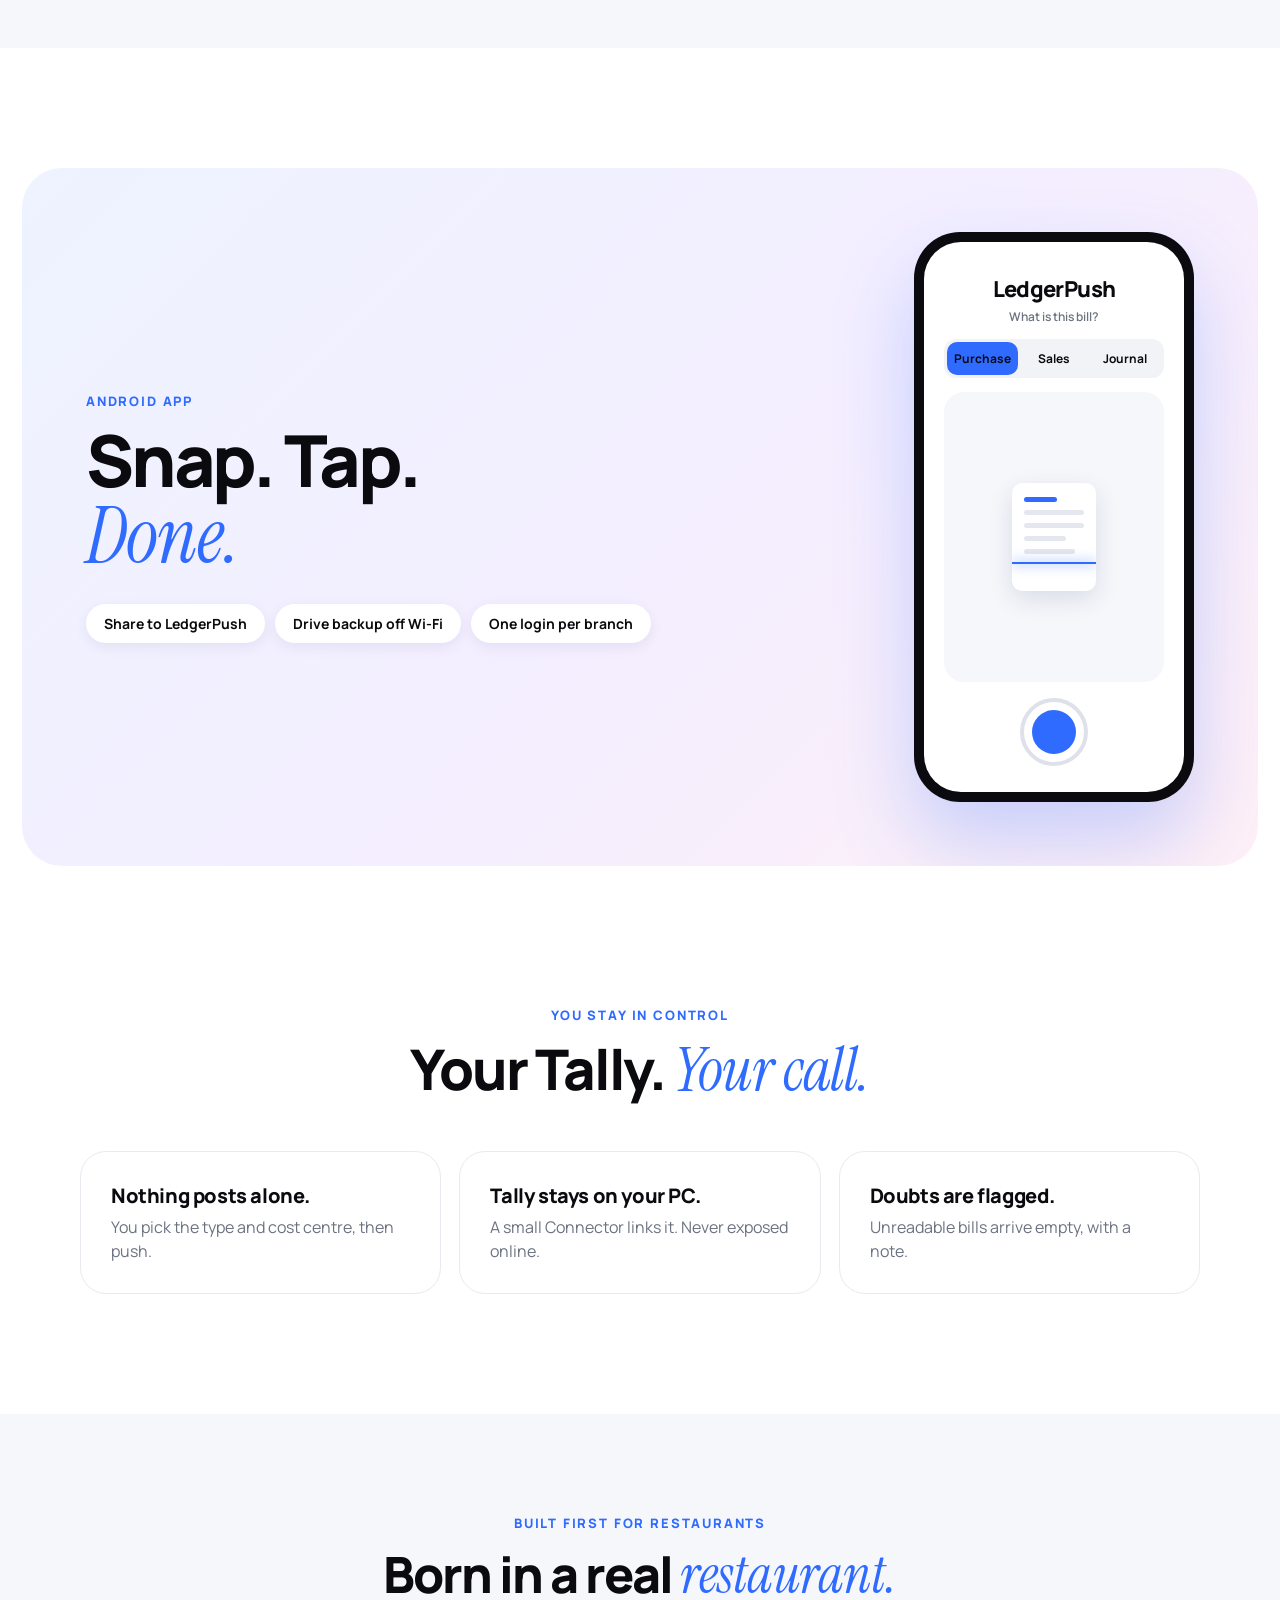
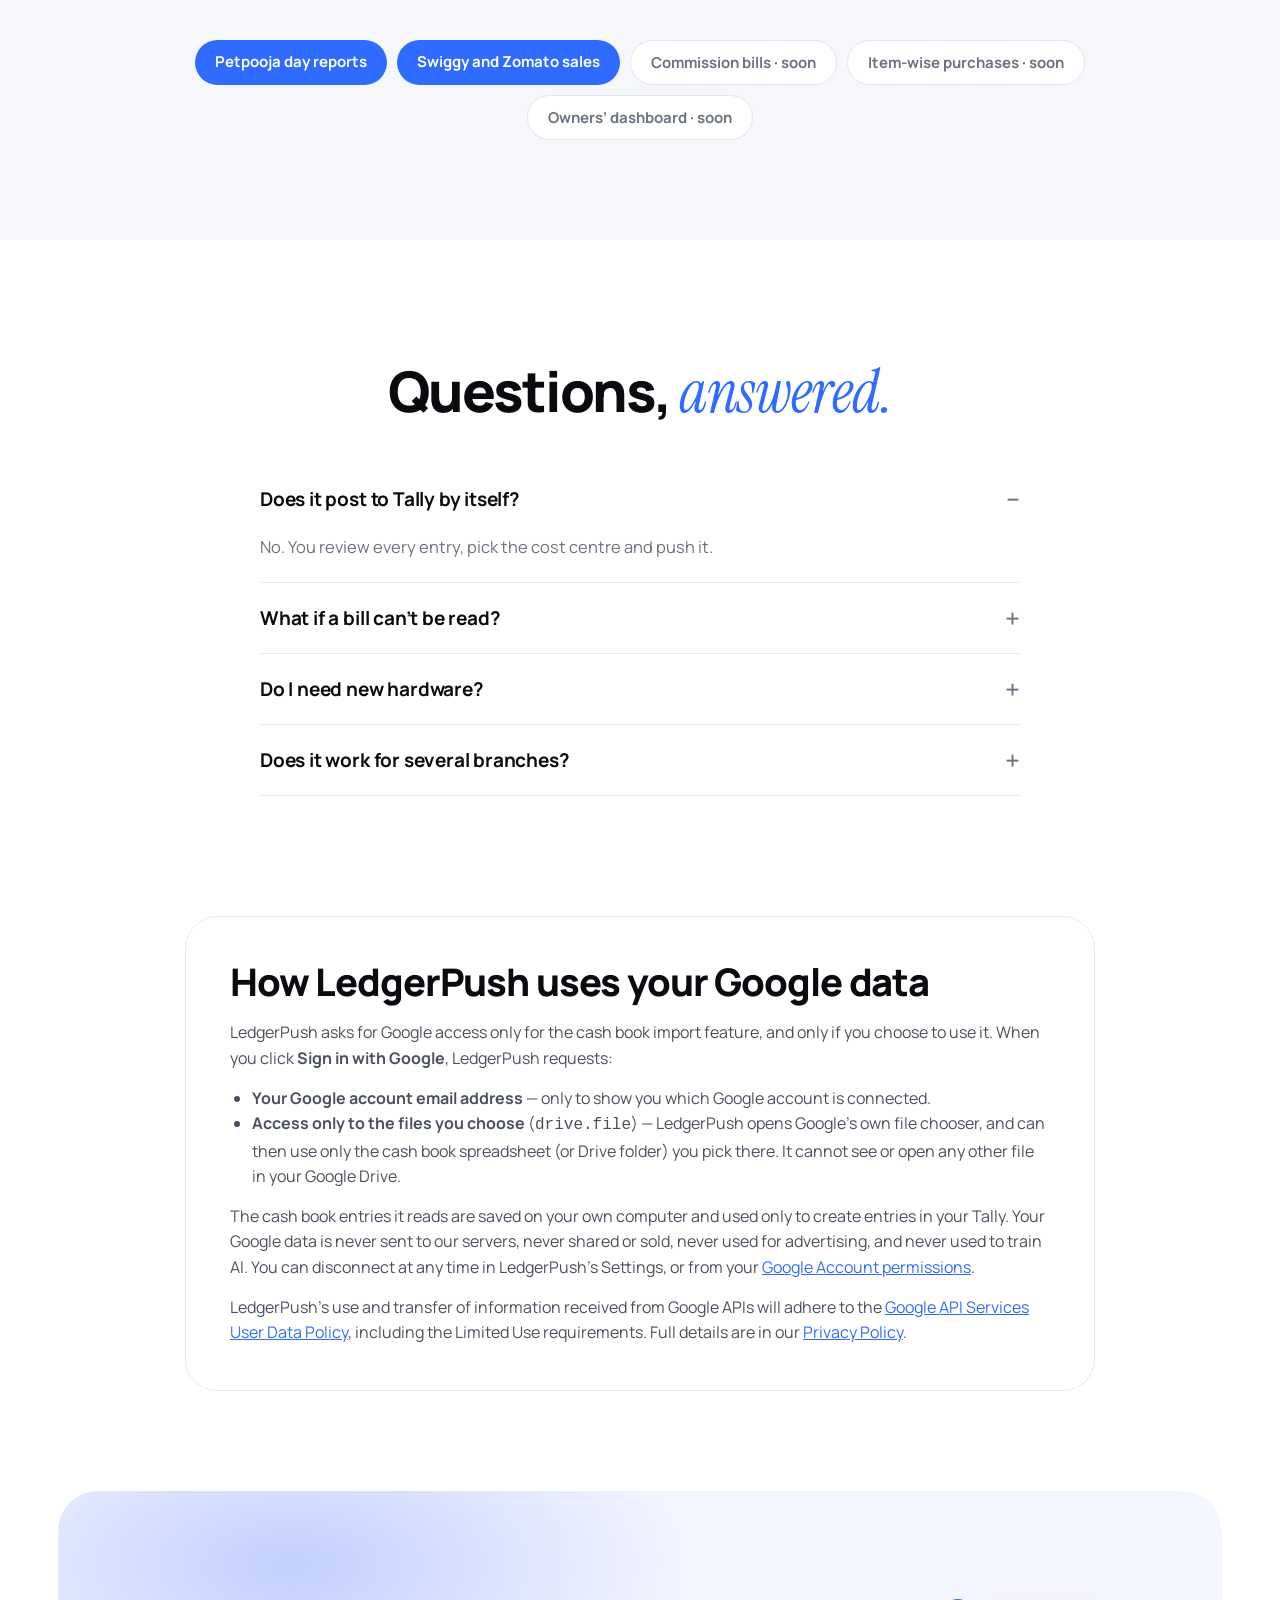
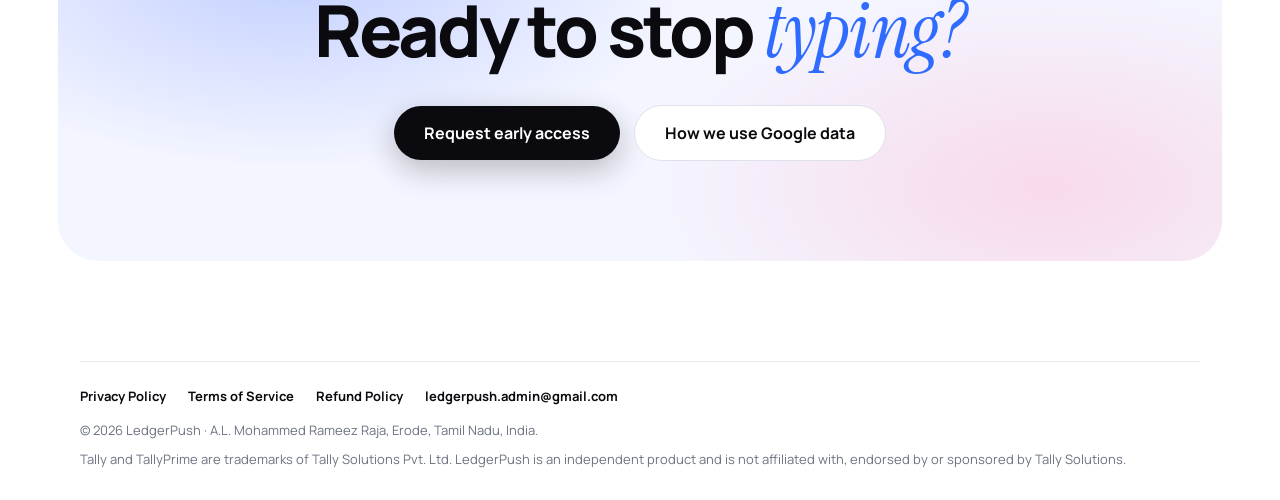
==== commit 0cd66315: "Describe the drive.file permission and the Google file chooser Co-Authored-By: Claude Sonnet 5.5 <no" ====
--- a/index.html
+++ b/index.html
@@ -507,7 +507,7 @@
 <p style="margin:0 0 14px;font-size:16px;line-height:1.6;color:#4b5060">LedgerPush asks for Google access only for the cash book import feature, and only if you choose to use it. When you click <strong>Sign in with Google</strong>, LedgerPush requests:</p>
 <ul style="margin:0 0 14px;padding-left:22px;font-size:16px;line-height:1.6;color:#4b5060">
 <li><strong>Your Google account email address</strong> &#8212; only to show you which Google account is connected.</li>
-<li><strong>Read-only access to Google Sheets</strong> &#8212; to read the cash book spreadsheet whose link you paste into LedgerPush. It cannot edit or delete anything.</li>
+<li><strong>Access only to the files you choose</strong> (<code>drive.file</code>) &#8212; LedgerPush opens Google&#8217;s own file chooser, and can then use only the cash book spreadsheet (or Drive folder) you pick there. It cannot see or open any other file in your Google Drive.</li>
 </ul>
 <p style="margin:0 0 14px;font-size:16px;line-height:1.6;color:#4b5060">The cash book entries it reads are saved on your own computer and used only to create entries in your Tally. Your Google data is never sent to our servers, never shared or sold, never used for advertising, and never used to train AI. You can disconnect at any time in LedgerPush&#8217;s Settings, or from your <a href="https://myaccount.google.com/permissions" style="color:#2f6bff;text-decoration:underline">Google Account permissions</a>.</p>
 <p style="margin:0;font-size:16px;line-height:1.6;color:#4b5060">LedgerPush&#8217;s use and transfer of information received from Google APIs will adhere to the <a href="https://developers.google.com/terms/api-services-user-data-policy" style="color:#2f6bff;text-decoration:underline">Google API Services User Data Policy</a>, including the Limited Use requirements. Full details are in our <a href="/privacy.html" style="color:#2f6bff;text-decoration:underline">Privacy Policy</a>.</p>
